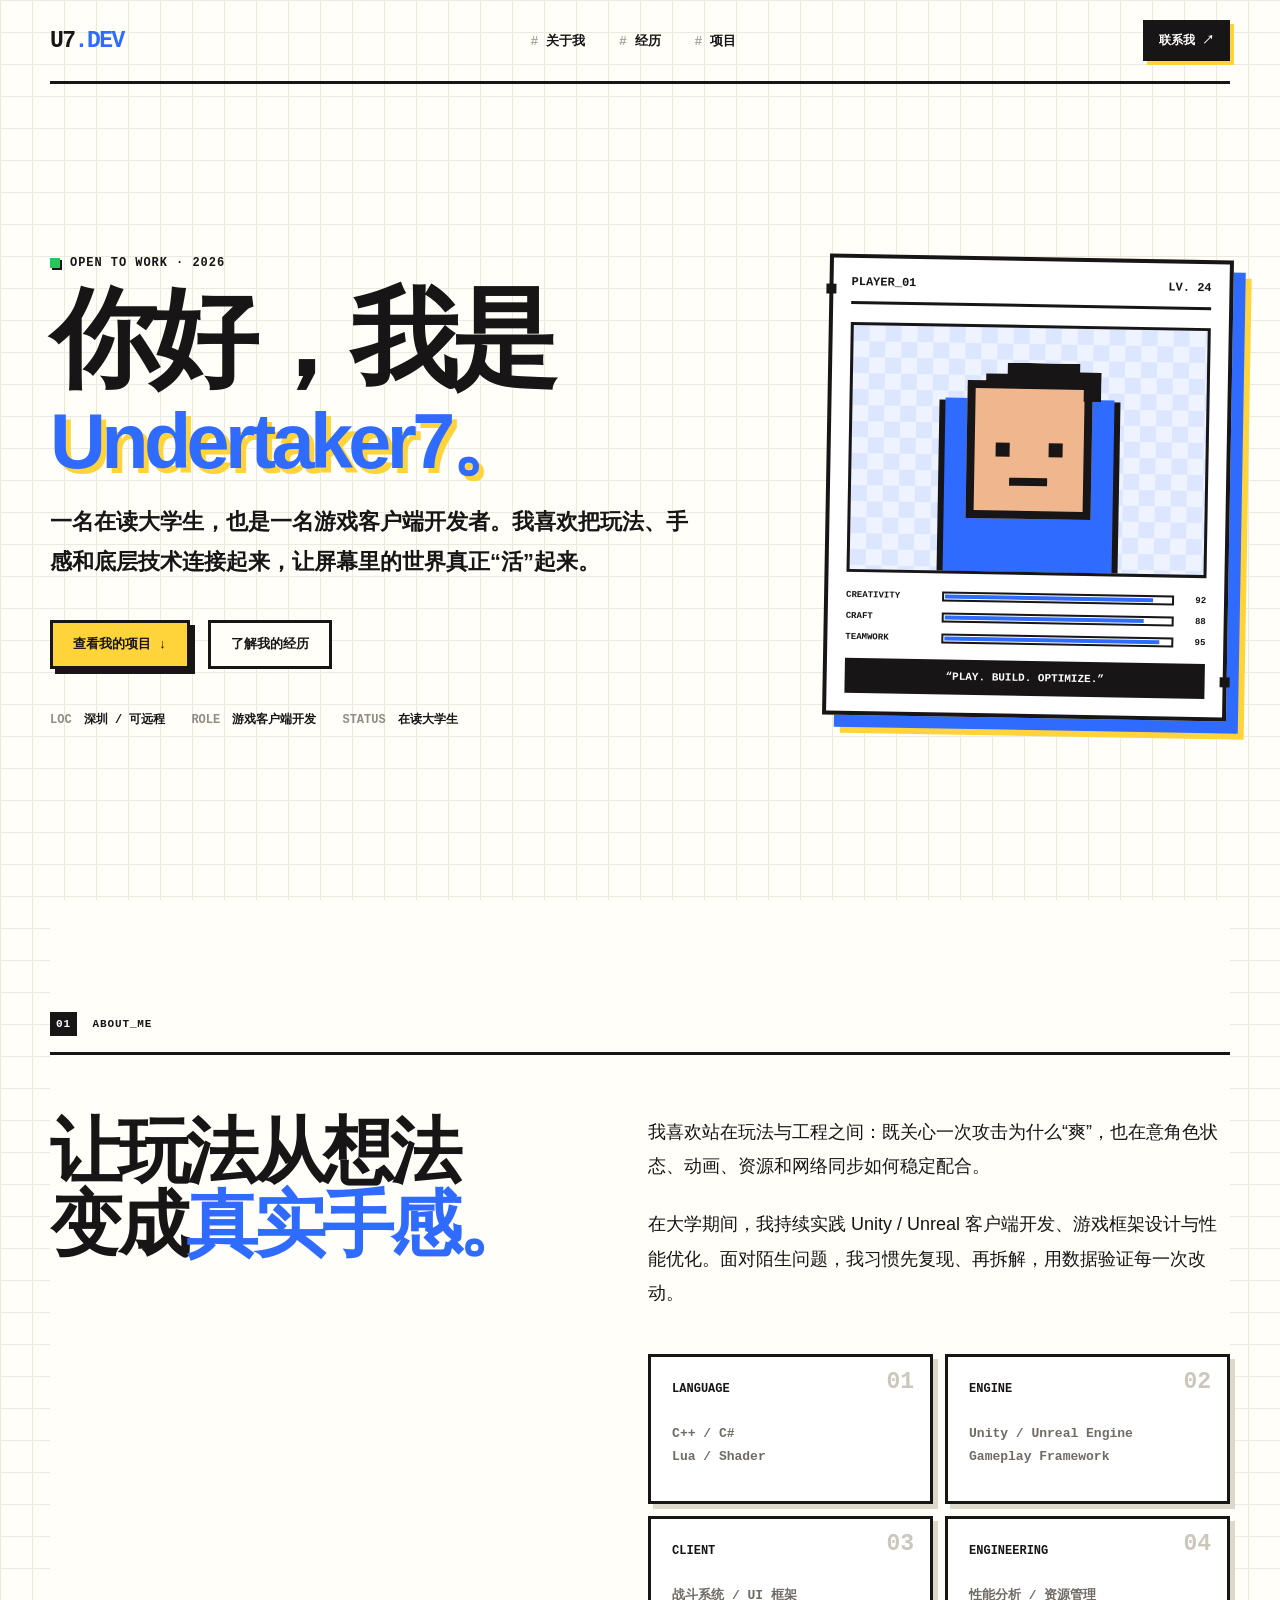
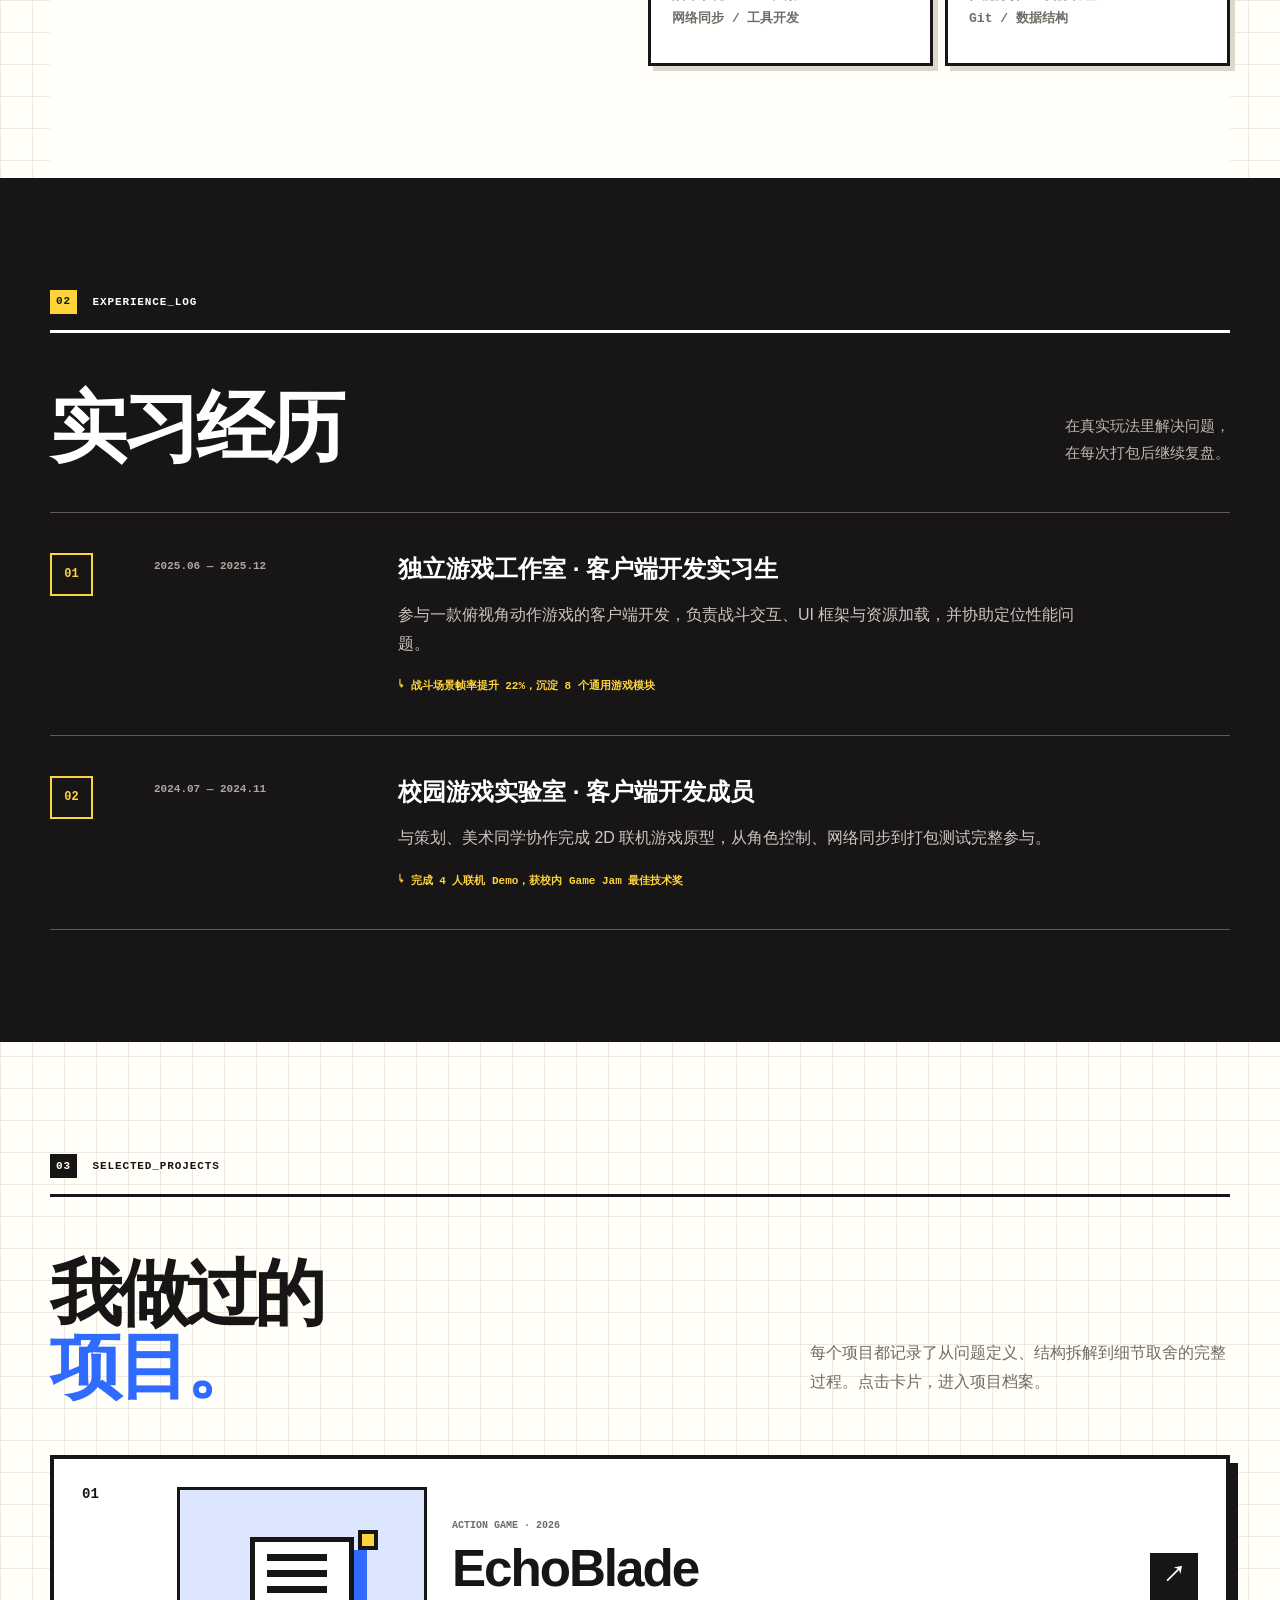
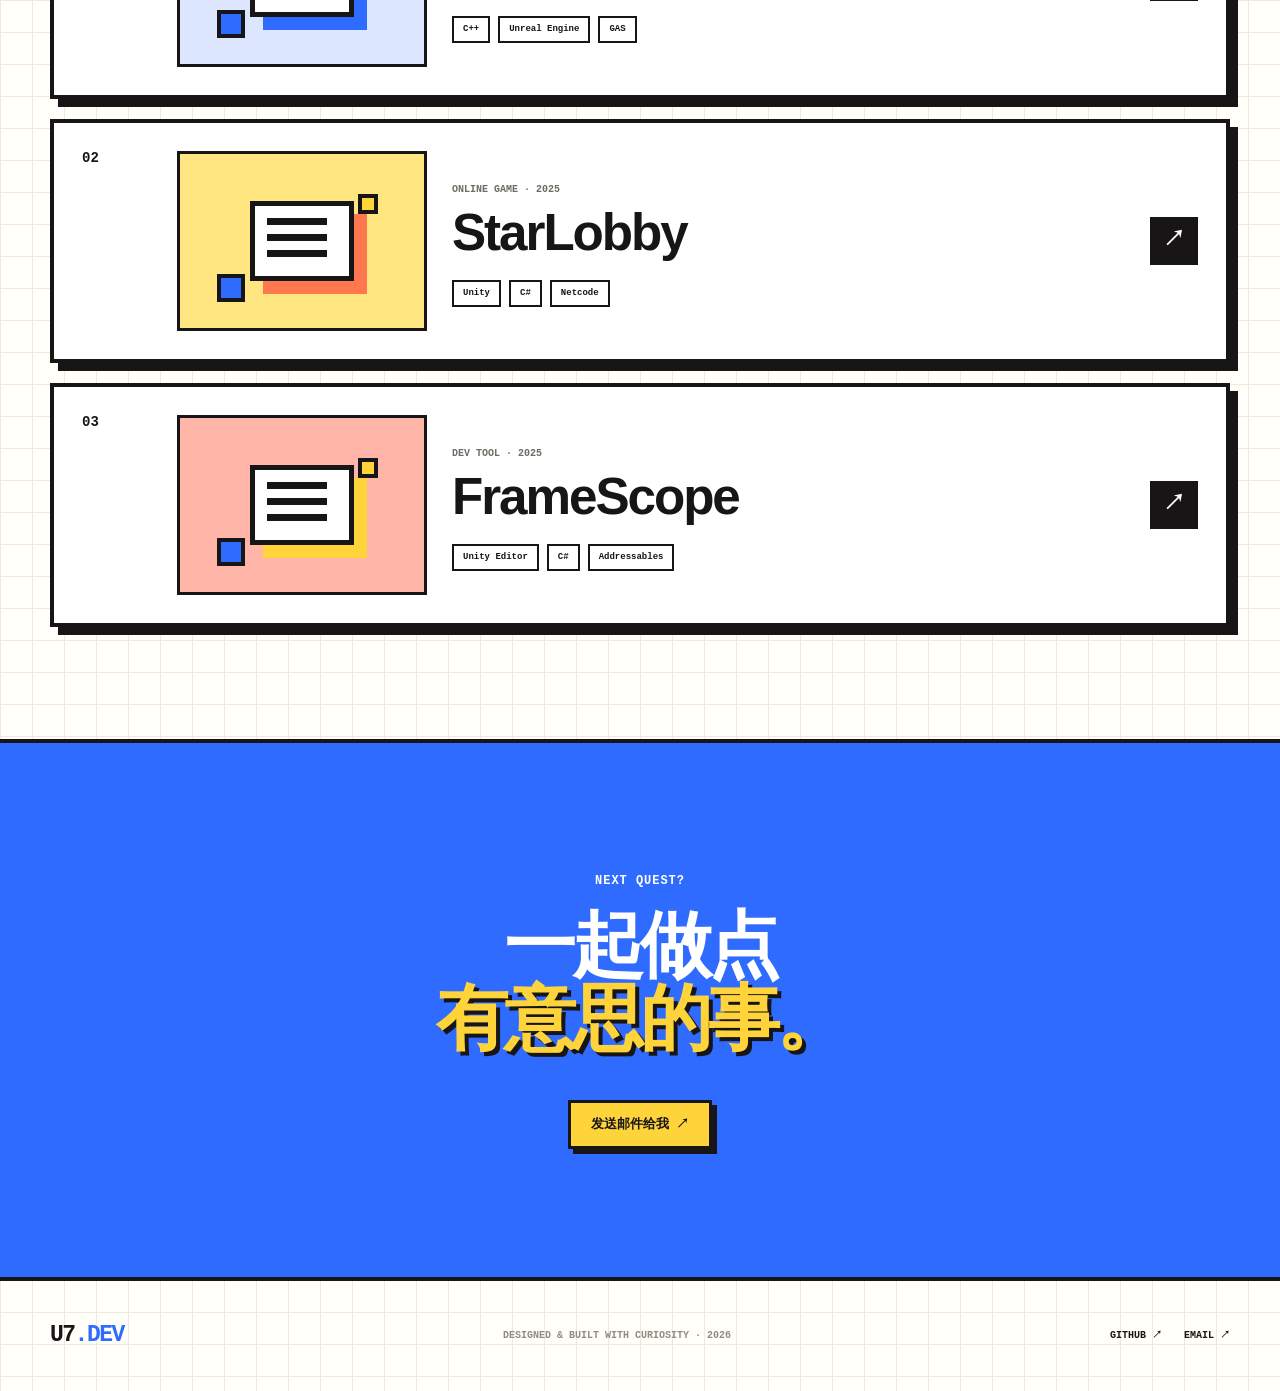
==== index.html @ ebde6781 "Add files via upload" ====
<!doctype html>
<html lang="zh-CN">
<head>
  <meta charset="utf-8">
  <meta name="viewport" content="width=device-width, initial-scale=1">
  <meta name="description" content="一名大学生游戏客户端开发者的个人作品集：战斗系统、联机玩法与性能优化实践。">
  <meta property="og:title" content="Undertaker7 · 游戏客户端开发">
  <meta property="og:description" content="一名大学生游戏客户端开发者的个人作品集：战斗系统、联机玩法与性能优化实践。">
  <meta property="og:type" content="website">
  <meta property="og:image" content="./assets/og.png">
  <meta name="twitter:card" content="summary_large_image">
  <title>Undertaker7 · 游戏客户端开发</title>
  <link rel="icon" href="./assets/favicon.svg">
  <link rel="stylesheet" href="./assets/styles.css">
</head>
<body>
<main>
  <nav class="pixel-nav" aria-label="主导航">
    <a class="logo" href="#top">U7<span>.DEV</span></a>
    <div class="nav-links"><a href="#about">关于我</a><a href="#experience">经历</a><a href="#projects">项目</a></div>
    <a class="nav-cta" href="mailto:hello@example.com">联系我 ↗</a>
  </nav>

  <section class="hero" id="top">
    <div class="hero-copy">
      <p class="eyebrow"><span class="status-dot"></span> OPEN TO WORK · 2026</p>
      <h1>你好，我是<br><span>Undertaker7。</span></h1>
      <p class="hero-intro">一名在读大学生，也是一名游戏客户端开发者。我喜欢把玩法、手感和底层技术连接起来，让屏幕里的世界真正“活”起来。</p>
      <div class="hero-actions"><a class="pixel-button primary" href="#projects">查看我的项目 ↓</a><a class="pixel-button secondary" href="#experience">了解我的经历</a></div>
      <ul class="quick-facts" aria-label="个人信息"><li><span>LOC</span> 深圳 / 可远程</li><li><span>ROLE</span> 游戏客户端开发</li><li><span>STATUS</span> 在读大学生</li></ul>
    </div>
    <div class="pixel-card" aria-label="像素风开发者名片">
      <div class="card-top"><span>PLAYER_01</span><span>LV. 24</span></div>
      <div class="avatar-frame" aria-hidden="true"><div class="pixel-avatar"><i></i><b></b><em></em></div></div>
      <div class="stat"><span>CREATIVITY</span><b><i style="width:92%"></i></b><strong>92</strong></div>
      <div class="stat"><span>CRAFT</span><b><i style="width:88%"></i></b><strong>88</strong></div>
      <div class="stat"><span>TEAMWORK</span><b><i style="width:95%"></i></b><strong>95</strong></div>
      <p class="card-quote">“PLAY. BUILD. OPTIMIZE.”</p>
    </div>
  </section>

  <section class="section about-section" id="about">
    <div class="section-label"><span>01</span> ABOUT_ME</div>
    <div class="about-grid">
      <div><h2>让玩法从想法<br>变成<span>真实手感。</span></h2></div>
      <div class="about-copy">
        <p>我喜欢站在玩法与工程之间：既关心一次攻击为什么“爽”，也在意角色状态、动画、资源和网络同步如何稳定配合。</p>
        <p>在大学期间，我持续实践 Unity / Unreal 客户端开发、游戏框架设计与性能优化。面对陌生问题，我习惯先复现、再拆解，用数据验证每一次改动。</p>
        <div class="skill-grid">
          <div><b>01</b><span>LANGUAGE</span><p>C++ / C#<br>Lua / Shader</p></div>
          <div><b>02</b><span>ENGINE</span><p>Unity / Unreal Engine<br>Gameplay Framework</p></div>
          <div><b>03</b><span>CLIENT</span><p>战斗系统 / UI 框架<br>网络同步 / 工具开发</p></div>
          <div><b>04</b><span>ENGINEERING</span><p>性能分析 / 资源管理<br>Git / 数据结构</p></div>
        </div>
      </div>
    </div>
  </section>

  <section class="section experience-section" id="experience">
    <div class="section-label light"><span>02</span> EXPERIENCE_LOG</div>
    <div class="experience-head"><h2>实习经历</h2><p>在真实玩法里解决问题，<br>在每次打包后继续复盘。</p></div>
    <div class="timeline">
      <article class="timeline-item">
        <div class="timeline-index">01</div><div class="timeline-period">2025.06 — 2025.12</div>
        <div><h3>独立游戏工作室 · 客户端开发实习生</h3><p>参与一款俯视角动作游戏的客户端开发，负责战斗交互、UI 框架与资源加载，并协助定位性能问题。</p><strong>↳ 战斗场景帧率提升 22%，沉淀 8 个通用游戏模块</strong></div>
      </article>
      <article class="timeline-item">
        <div class="timeline-index">02</div><div class="timeline-period">2024.07 — 2024.11</div>
        <div><h3>校园游戏实验室 · 客户端开发成员</h3><p>与策划、美术同学协作完成 2D 联机游戏原型，从角色控制、网络同步到打包测试完整参与。</p><strong>↳ 完成 4 人联机 Demo，获校内 Game Jam 最佳技术奖</strong></div>
      </article></div>
  </section>

  <section class="section projects-section" id="projects">
    <div class="section-label"><span>03</span> SELECTED_PROJECTS</div>
    <div class="projects-head"><h2>我做过的<br><span>项目。</span></h2><p>每个项目都记录了从问题定义、结构拆解到细节取舍的完整过程。点击卡片，进入项目档案。</p></div>
    <div class="project-list">
      <a class="project-tile color-blue" href="./projects/echo-blade/">
        <div class="project-number">01</div>
        <div class="project-pixel-art" aria-hidden="true"><i></i><b></b><em></em><span></span></div>
        <div class="project-content"><p>ACTION GAME · 2026</p><h3>EchoBlade</h3><div class="project-tags"><span>C++</span><span>Unreal Engine</span><span>GAS</span></div></div>
        <div class="project-arrow">↗</div>
      </a>
      <a class="project-tile color-yellow" href="./projects/star-lobby/">
        <div class="project-number">02</div>
        <div class="project-pixel-art" aria-hidden="true"><i></i><b></b><em></em><span></span></div>
        <div class="project-content"><p>ONLINE GAME · 2025</p><h3>StarLobby</h3><div class="project-tags"><span>Unity</span><span>C#</span><span>Netcode</span></div></div>
        <div class="project-arrow">↗</div>
      </a>
      <a class="project-tile color-coral" href="./projects/frame-scope/">
        <div class="project-number">03</div>
        <div class="project-pixel-art" aria-hidden="true"><i></i><b></b><em></em><span></span></div>
        <div class="project-content"><p>DEV TOOL · 2025</p><h3>FrameScope</h3><div class="project-tags"><span>Unity Editor</span><span>C#</span><span>Addressables</span></div></div>
        <div class="project-arrow">↗</div>
      </a></div>
  </section>

  <section class="contact-section"><p class="eyebrow">NEXT QUEST?</p><h2>一起做点<br><span>有意思的事。</span></h2><a class="pixel-button primary" href="mailto:hello@example.com">发送邮件给我 ↗</a></section>
  <footer><a class="logo" href="#top">U7<span>.DEV</span></a><p>DESIGNED &amp; BUILT WITH CURIOSITY · 2026</p><div><a href="https://github.com/" rel="noreferrer">GITHUB ↗</a><a href="mailto:hello@example.com">EMAIL ↗</a></div></footer>
</main>
</body>
</html>
---- assets/styles.css ----
:root {
  --font-mono: "Courier New", monospace;
  --ink: #171515;
  --muted: #706b64;
  --paper: #fffef9;
  --yellow: #ffd43b;
  --blue: #2f6bff;
  --line: #171515;
}

* { box-sizing: border-box; }
html { scroll-behavior: smooth; }
body {
  margin: 0;
  color: var(--ink);
  background-color: var(--paper);
  background-image: linear-gradient(#ece9df 1px, transparent 1px), linear-gradient(90deg, #ece9df 1px, transparent 1px);
  background-size: 32px 32px;
  font-family: Arial, "Microsoft YaHei", sans-serif;
}
a { color: inherit; text-decoration: none; }
main { min-height: 100vh; overflow: hidden; }
.pixel-nav {
  width: min(1180px, calc(100% - 48px));
  height: 84px;
  margin: 0 auto;
  display: flex;
  align-items: center;
  justify-content: space-between;
  border-bottom: 3px solid var(--ink);
  font-family: var(--font-mono), monospace;
  font-weight: 800;
}
.logo { font-size: 23px; letter-spacing: -1.5px; }
.logo span { color: var(--blue); }
.nav-links { display: flex; gap: 34px; font-size: 13px; }
.nav-links a::before { content: "# "; color: #aaa49b; }
.nav-links a:hover { color: var(--blue); }
.nav-cta { background: var(--ink); color: white; padding: 12px 16px; box-shadow: 4px 4px 0 var(--yellow); font-size: 12px; }

.hero {
  width: min(1180px, calc(100% - 48px));
  min-height: calc(100vh - 84px);
  margin: 0 auto;
  padding: 72px 0 82px;
  display: grid;
  grid-template-columns: 1.25fr .75fr;
  gap: 8vw;
  align-items: center;
}
.eyebrow { font: 800 12px/1 var(--font-mono), monospace; letter-spacing: .08em; display: flex; align-items: center; gap: 10px; }
.status-dot { width: 10px; height: 10px; background: #26c75a; display: inline-block; box-shadow: 2px 2px 0 var(--ink); animation: blink 1.4s steps(2) infinite; }
@keyframes blink { 50% { opacity: .25; } }
h1 { margin: 24px 0; font: 900 clamp(58px, 8.4vw, 116px)/.86 Arial, sans-serif; letter-spacing: -.075em; }
h1 span { color: var(--blue); text-shadow: 5px 5px 0 var(--yellow); }
.hero-copy h1 span { font-size: .72em; letter-spacing: -.06em; }
.hero-intro { max-width: 650px; font-size: clamp(17px, 1.7vw, 22px); line-height: 1.85; font-weight: 600; }
.hero-actions { display: flex; flex-wrap: wrap; gap: 18px; margin: 38px 0 42px; }
.pixel-button { padding: 15px 20px; border: 3px solid var(--ink); font: 800 13px/1 var(--font-mono), monospace; transition: transform .15s, box-shadow .15s; }
.pixel-button:hover { transform: translate(-2px, -2px); }
.pixel-button.primary { background: var(--yellow); box-shadow: 5px 5px 0 var(--ink); }
.pixel-button.primary:hover { box-shadow: 7px 7px 0 var(--ink); }
.pixel-button.secondary { background: var(--paper); }
.quick-facts { display: flex; flex-wrap: wrap; gap: 26px; padding: 0; margin: 0; list-style: none; font: 700 12px/1.5 var(--font-mono), monospace; }
.quick-facts span { color: #918b82; margin-right: 5px; }

.pixel-card { position: relative; background: white; border: 4px solid var(--ink); padding: 18px; box-shadow: 12px 12px 0 var(--blue), 18px 18px 0 var(--yellow); transform: rotate(1deg); }
.pixel-card::before, .pixel-card::after { content: ""; position: absolute; width: 10px; height: 10px; background: var(--ink); }
.pixel-card::before { left: -7px; top: 26px; }
.pixel-card::after { right: -7px; bottom: 30px; }
.card-top { display: flex; justify-content: space-between; padding-bottom: 13px; border-bottom: 3px solid var(--ink); font: 800 12px/1 var(--font-mono), monospace; }
.avatar-frame { height: 250px; margin: 18px 0; background: #dce7ff; border: 3px solid var(--ink); display: grid; place-items: center; overflow: hidden; background-image: linear-gradient(45deg, rgba(255,255,255,.5) 25%, transparent 25%, transparent 75%, rgba(255,255,255,.5) 75%), linear-gradient(45deg, rgba(255,255,255,.5) 25%, transparent 25%, transparent 75%, rgba(255,255,255,.5) 75%); background-position: 0 0, 16px 16px; background-size: 32px 32px; }
.pixel-avatar { position: relative; width: 125px; height: 138px; background: #f0b78e; border: 8px solid var(--ink); box-shadow: 0 40px 0 22px var(--blue), 0 48px 0 28px var(--ink); }
.pixel-avatar::before { content: ""; position: absolute; left: -8px; top: -26px; width: 134px; height: 51px; background: var(--ink); clip-path: polygon(0 50%, 14% 50%, 14% 22%, 30% 22%, 30% 0, 84% 0, 84% 17%, 100% 17%, 100% 74%, 87% 74%, 87% 48%, 0 48%); }
.pixel-avatar i, .pixel-avatar b { position: absolute; top: 54px; width: 14px; height: 14px; background: var(--ink); }
.pixel-avatar i { left: 21px; }.pixel-avatar b { right: 21px; }
.pixel-avatar em { position: absolute; width: 38px; height: 8px; background: var(--ink); left: 35px; bottom: 25px; }
.stat { display: grid; grid-template-columns: 88px 1fr 24px; align-items: center; gap: 8px; margin: 11px 0; font: 800 9px/1 var(--font-mono), monospace; }
.stat > b { height: 10px; border: 2px solid var(--ink); padding: 1px; }
.stat > b i { display: block; height: 100%; background: var(--blue); }
.stat strong { text-align: right; }
.card-quote { margin: 16px 0 0; padding: 12px; text-align: center; color: white; background: var(--ink); font: 800 11px/1 var(--font-mono), monospace; }

@media (max-width: 820px) {
  .nav-links { display: none; }
  .hero { grid-template-columns: 1fr; gap: 64px; padding-top: 54px; }
  .pixel-card { width: min(420px, calc(100% - 20px)); margin: 0 auto 30px; }
  .quick-facts { flex-direction: column; gap: 8px; }
}
@media (max-width: 520px) {
  .pixel-nav, .hero { width: min(100% - 30px, 1180px); }
  .pixel-nav { height: 70px; }
  .nav-cta { padding: 10px; font-size: 10px; }
  .hero { min-height: calc(100vh - 70px); padding-top: 46px; }
  h1 { font-size: 58px; }
  .hero-intro { font-size: 16px; }
  .hero-actions { display: grid; }
  .pixel-button { text-align: center; }
}

.section { width: min(1180px, calc(100% - 48px)); margin: 0 auto; padding: 112px 0; scroll-margin-top: 30px; }
.section-label { padding-bottom: 16px; border-bottom: 3px solid var(--ink); font: 800 11px/1 var(--font-mono), monospace; letter-spacing: .08em; }
.section-label span { display: inline-grid; place-items: center; width: 27px; height: 24px; margin-right: 8px; color: white; background: var(--ink); }
.section-label.light { border-color: white; }
.section-label.light span { color: var(--ink); background: var(--yellow); }

.about-section { background: var(--paper); }
.about-grid { display: grid; grid-template-columns: .92fr 1.08fr; gap: 8vw; padding-top: 60px; }
.about-grid h2, .projects-head h2, .contact-section h2 { margin: 0; font: 900 clamp(43px, 5.6vw, 76px)/1.02 Arial, sans-serif; letter-spacing: -.055em; }
.about-grid h2 span, .projects-head h2 span { color: var(--blue); }
.about-copy > p { margin: 0 0 24px; font-size: 18px; line-height: 1.9; }
.skill-grid { display: grid; grid-template-columns: repeat(2, 1fr); gap: 12px; margin-top: 44px; }
.skill-grid > div { position: relative; min-height: 150px; padding: 21px; border: 3px solid var(--ink); background: white; box-shadow: 5px 5px 0 #ddd8cc; }
.skill-grid b { position: absolute; right: 16px; top: 14px; color: #ccc7bd; font: 900 23px/1 var(--font-mono), monospace; }
.skill-grid span { font: 900 12px/1 var(--font-mono), monospace; }
.skill-grid p { margin: 27px 0 0; color: var(--muted); font: 700 13px/1.75 var(--font-mono), monospace; }

.experience-section { width: 100%; max-width: none; padding: 112px max(24px, calc((100vw - 1180px) / 2)); color: white; background: var(--ink); }
.experience-head { display: flex; align-items: end; justify-content: space-between; padding: 56px 0 46px; }
.experience-head h2 { margin: 0; font: 900 clamp(50px, 6vw, 82px)/1 Arial, sans-serif; letter-spacing: -.055em; }
.experience-head > p { margin: 0; color: #bcb7ae; font-size: 15px; line-height: 1.8; }
.timeline { border-top: 1px solid #5e5a55; }
.timeline-item { display: grid; grid-template-columns: 80px 220px 1fr; gap: 24px; padding: 40px 0; border-bottom: 1px solid #5e5a55; }
.timeline-index { width: 43px; height: 43px; display: grid; place-items: center; border: 2px solid var(--yellow); color: var(--yellow); font: 800 12px/1 var(--font-mono), monospace; }
.timeline-period { padding-top: 5px; color: #aca7a0; font: 700 11px/1.5 var(--font-mono), monospace; }
.timeline-item h3 { margin: 0 0 16px; font-size: 24px; }
.timeline-item p { max-width: 680px; margin: 0 0 17px; color: #cbc7c0; line-height: 1.8; }
.timeline-item strong { color: var(--yellow); font: 700 11px/1.5 var(--font-mono), monospace; }

.projects-head { display: flex; align-items: end; justify-content: space-between; padding: 60px 0 52px; }
.projects-head p { max-width: 420px; margin: 0 0 7px; color: var(--muted); font-size: 16px; line-height: 1.8; }
.project-list { display: grid; gap: 20px; }
.project-tile { min-height: 244px; display: grid; grid-template-columns: 70px 250px 1fr 70px; align-items: center; gap: 25px; padding: 28px; border: 4px solid var(--ink); background: white; box-shadow: 8px 8px 0 var(--ink); transition: transform .18s, box-shadow .18s; }
.project-tile:hover { transform: translate(-4px, -4px); box-shadow: 12px 12px 0 var(--ink); }
.project-number { align-self: start; font: 900 14px/1 var(--font-mono), monospace; }
.project-pixel-art, .detail-pixel-art { position: relative; min-height: 180px; border: 3px solid var(--ink); overflow: hidden; background: #dce7ff; }
.color-yellow .project-pixel-art, .project-theme-yellow .detail-pixel-art { background: #ffe681; }
.color-coral .project-pixel-art, .project-theme-coral .detail-pixel-art { background: #ffb6a9; }
.project-pixel-art::before, .detail-pixel-art::before { content: ""; position: absolute; width: 94px; height: 70px; left: 50%; top: 50%; transform: translate(-50%, -50%); background: white; border: 5px solid var(--ink); box-shadow: 13px 13px 0 var(--blue); }
.color-yellow .project-pixel-art::before, .project-theme-yellow .detail-pixel-art::before { box-shadow: 13px 13px 0 #ff774f; }
.color-coral .project-pixel-art::before, .project-theme-coral .detail-pixel-art::before { box-shadow: 13px 13px 0 var(--yellow); }
.project-pixel-art i, .detail-pixel-art i { position: absolute; z-index: 1; left: calc(50% - 35px); top: calc(50% - 23px); width: 60px; height: 7px; background: var(--ink); box-shadow: 0 16px 0 var(--ink), 0 32px 0 var(--ink); }
.project-pixel-art b, .detail-pixel-art b { position: absolute; z-index: 2; right: 19%; top: 23%; width: 20px; height: 20px; background: var(--yellow); border: 4px solid var(--ink); }
.project-pixel-art em, .detail-pixel-art em { position: absolute; left: 15%; bottom: 15%; width: 28px; height: 28px; background: var(--blue); border: 4px solid var(--ink); }
.project-content > p { color: var(--muted); font: 800 10px/1 var(--font-mono), monospace; }
.project-content h3 { margin: 12px 0 22px; font: 900 clamp(33px, 4vw, 55px)/1 Arial, sans-serif; letter-spacing: -.04em; }
.project-tags { display: flex; flex-wrap: wrap; gap: 8px; }
.project-tags span, .detail-tags span { padding: 7px 9px; border: 2px solid var(--ink); font: 800 9px/1 var(--font-mono), monospace; }
.project-arrow { justify-self: end; display: grid; place-items: center; width: 48px; height: 48px; background: var(--ink); color: white; font: 800 22px/1 var(--font-mono), monospace; }

.contact-section { width: 100%; padding: 120px 24px 128px; text-align: center; background: var(--blue); color: white; border-top: 4px solid var(--ink); border-bottom: 4px solid var(--ink); }
.contact-section .eyebrow { justify-content: center; }
.contact-section h2 { margin: 22px auto 44px; }
.contact-section h2 span { color: var(--yellow); text-shadow: 4px 4px 0 var(--ink); }
.contact-section .pixel-button { display: inline-block; color: var(--ink); }
footer { width: min(1180px, calc(100% - 48px)); min-height: 110px; margin: 0 auto; display: flex; align-items: center; justify-content: space-between; gap: 25px; font: 800 10px/1.5 var(--font-mono), monospace; }
footer > p { color: #918b82; }
footer > div { display: flex; gap: 22px; }

/* Project detail pages */
.project-page { background: var(--paper); }
.detail-nav { height: 74px; }
.back-link { font-size: 11px; }
.project-hero { width: min(1180px, calc(100% - 48px)); margin: 0 auto; padding: 72px 0 84px; }
.project-kicker, .mini-label { margin: 0; font: 900 10px/1 var(--font-mono), monospace; letter-spacing: .12em; }
.project-kicker { display: inline-block; padding: 9px 11px; background: var(--ink); color: white; }
.project-title-row { display: grid; grid-template-columns: 1fr 350px; gap: 8vw; align-items: end; margin: 52px 0 38px; }
.project-title-row p { font: 800 11px/1 var(--font-mono), monospace; color: var(--muted); }
.project-title-row h1 { margin: 15px 0 13px; font-size: clamp(65px, 9vw, 120px); line-height: .9; }
.project-title-row h2 { margin: 0; font-size: clamp(21px, 2.7vw, 36px); }
.detail-pixel-art { height: 244px; }
.detail-tags { display: flex; flex-wrap: wrap; gap: 10px; }
.project-summary, .project-structure, .design-decisions { padding: 110px max(24px, calc((100vw - 1180px) / 2)); }
.project-summary { display: grid; grid-template-columns: .65fr 1.35fr; gap: 7vw; color: white; background: var(--ink); }
.project-summary h2, .detail-section-head h2 { margin: 18px 0 0; font: 900 clamp(45px, 5.8vw, 76px)/1 Arial, sans-serif; letter-spacing: -.055em; }
.summary-copy .lead { margin: 0 0 52px; color: white; font-size: clamp(22px, 2.5vw, 32px); line-height: 1.65; font-weight: 700; }
.challenge-grid { display: grid; grid-template-columns: repeat(2, 1fr); gap: 50px; }
.challenge-grid span { color: var(--yellow); font: 900 10px/1 var(--font-mono), monospace; }
.challenge-grid p { color: #cac5bd; line-height: 1.8; }
.metric-strip { display: grid; grid-template-columns: repeat(3, 1fr); border-top: 4px solid var(--ink); border-bottom: 4px solid var(--ink); }
.metric-strip div { min-height: 180px; display: flex; flex-direction: column; justify-content: center; align-items: center; border-right: 3px solid var(--ink); }
.metric-strip div:last-child { border-right: 0; }
.metric-strip strong { font: 900 clamp(42px, 5vw, 68px)/1 Arial, sans-serif; letter-spacing: -.04em; }
.project-theme-blue .metric-strip strong { color: var(--blue); }
.project-theme-yellow .metric-strip strong { color: #ce9100; }
.project-theme-coral .metric-strip strong { color: #e2533c; }
.metric-strip span { margin-top: 12px; color: var(--muted); font: 800 10px/1 var(--font-mono), monospace; }
.detail-section-head { display: grid; grid-template-columns: 1fr 1fr; align-items: end; margin-bottom: 56px; }
.detail-section-head .mini-label { grid-column: 1 / -1; margin-bottom: 16px; }
.detail-section-head p:last-child { max-width: 400px; justify-self: end; margin: 0 0 7px; color: var(--muted); line-height: 1.8; }
.structure-grid { display: grid; grid-template-columns: repeat(2, 1fr); gap: 18px; }
.structure-grid article { position: relative; min-height: 230px; padding: 34px; border: 3px solid var(--ink); background: white; box-shadow: 6px 6px 0 #d8d3c9; }
.structure-grid article > span { position: absolute; right: 25px; top: 24px; color: #ccc6bb; font: 900 31px/1 var(--font-mono), monospace; }
.structure-grid h3 { margin: 58px 0 16px; font-size: 24px; }
.structure-grid p { max-width: 470px; margin: 0; color: var(--muted); line-height: 1.8; }
.design-decisions { background: #ece9e1; border-top: 3px solid var(--ink); }
.decision-list { border-top: 3px solid var(--ink); }
.decision-list article { display: grid; grid-template-columns: 80px 1fr 220px; gap: 30px; padding: 40px 0; border-bottom: 3px solid var(--ink); align-items: start; }
.decision-number { display: grid; place-items: center; width: 48px; height: 48px; color: white; background: var(--blue); border: 3px solid var(--ink); box-shadow: 4px 4px 0 var(--yellow); font: 900 14px/1 var(--font-mono), monospace; }
.project-theme-yellow .decision-number { background: var(--yellow); color: var(--ink); box-shadow: 4px 4px 0 #ff7758; }
.project-theme-coral .decision-number { background: #ff8069; box-shadow: 4px 4px 0 var(--blue); }
.decision-list h3 { margin: 5px 0 13px; font-size: 24px; }
.decision-list article p { max-width: 650px; margin: 0; color: var(--muted); line-height: 1.8; }
.decision-list aside { padding: 12px; border-left: 4px solid var(--blue); background: white; font: 800 10px/1.6 var(--font-mono), monospace; }
.next-project { padding: 92px max(24px, calc((100vw - 1180px) / 2)); background: var(--blue); color: white; }
.project-theme-yellow .next-project { background: #e5a400; color: var(--ink); }
.project-theme-coral .next-project { background: #e95e48; }
.next-project > p { font: 900 10px/1 var(--font-mono), monospace; }
.next-project a { display: grid; grid-template-columns: 160px 1fr 80px; align-items: center; gap: 30px; margin-top: 36px; padding-top: 35px; border-top: 3px solid currentColor; }
.next-project a > span { font: 800 11px/1 var(--font-mono), monospace; }
.next-project a strong { font: 900 clamp(49px, 7vw, 90px)/1 Arial, sans-serif; letter-spacing: -.055em; }
.next-project a b { font-size: 48px; text-align: right; transition: transform .18s; }
.next-project a:hover b { transform: translateX(8px); }
.detail-footer { min-height: 92px; }

@media (max-width: 900px) {
  .about-grid, .project-summary { grid-template-columns: 1fr; }
  .about-grid { gap: 45px; }
  .project-tile { grid-template-columns: 45px 190px 1fr 45px; }
  .project-title-row { grid-template-columns: 1fr 260px; }
  .timeline-item { grid-template-columns: 60px 170px 1fr; }
}
@media (max-width: 720px) {
  .section { width: min(100% - 30px, 1180px); padding: 84px 0; }
  .experience-section, .project-summary, .project-structure, .design-decisions { width: 100%; padding: 84px 15px; }
  .projects-head, .experience-head { align-items: start; flex-direction: column; gap: 30px; }
  .skill-grid, .structure-grid, .challenge-grid { grid-template-columns: 1fr; }
  .timeline-item { grid-template-columns: 55px 1fr; }
  .timeline-period { grid-column: 2; }
  .timeline-item > div:last-child { grid-column: 2; }
  .project-tile { grid-template-columns: 40px 1fr 45px; gap: 15px; padding: 20px; }
  .project-pixel-art { grid-column: 2 / 4; grid-row: 1; }
  .project-number { grid-row: 1; }
  .project-content { grid-column: 1 / 3; padding: 12px 0; }
  .project-arrow { grid-column: 3; grid-row: 2; }
  .project-title-row { grid-template-columns: 1fr; margin-top: 40px; }
  .project-title-row .detail-pixel-art { grid-row: 1; }
  .project-title-row h1 { font-size: 62px; }
  .metric-strip { grid-template-columns: 1fr; }
  .metric-strip div { min-height: 135px; border-right: 0; border-bottom: 3px solid var(--ink); }
  .metric-strip div:last-child { border-bottom: 0; }
  .detail-section-head { grid-template-columns: 1fr; gap: 20px; }
  .detail-section-head .mini-label { grid-column: 1; }
  .detail-section-head p:last-child { justify-self: start; }
  .decision-list article { grid-template-columns: 60px 1fr; }
  .decision-list aside { grid-column: 2; }
  .next-project a { grid-template-columns: 1fr 60px; }
  .next-project a > span { grid-column: 1 / -1; }
  footer { padding: 25px 0; flex-direction: column; text-align: center; }
}
@media (prefers-reduced-motion: reduce) {
  html { scroll-behavior: auto; }
  *, *::before, *::after { animation-duration: .01ms !important; animation-iteration-count: 1 !important; transition-duration: .01ms !important; }
}
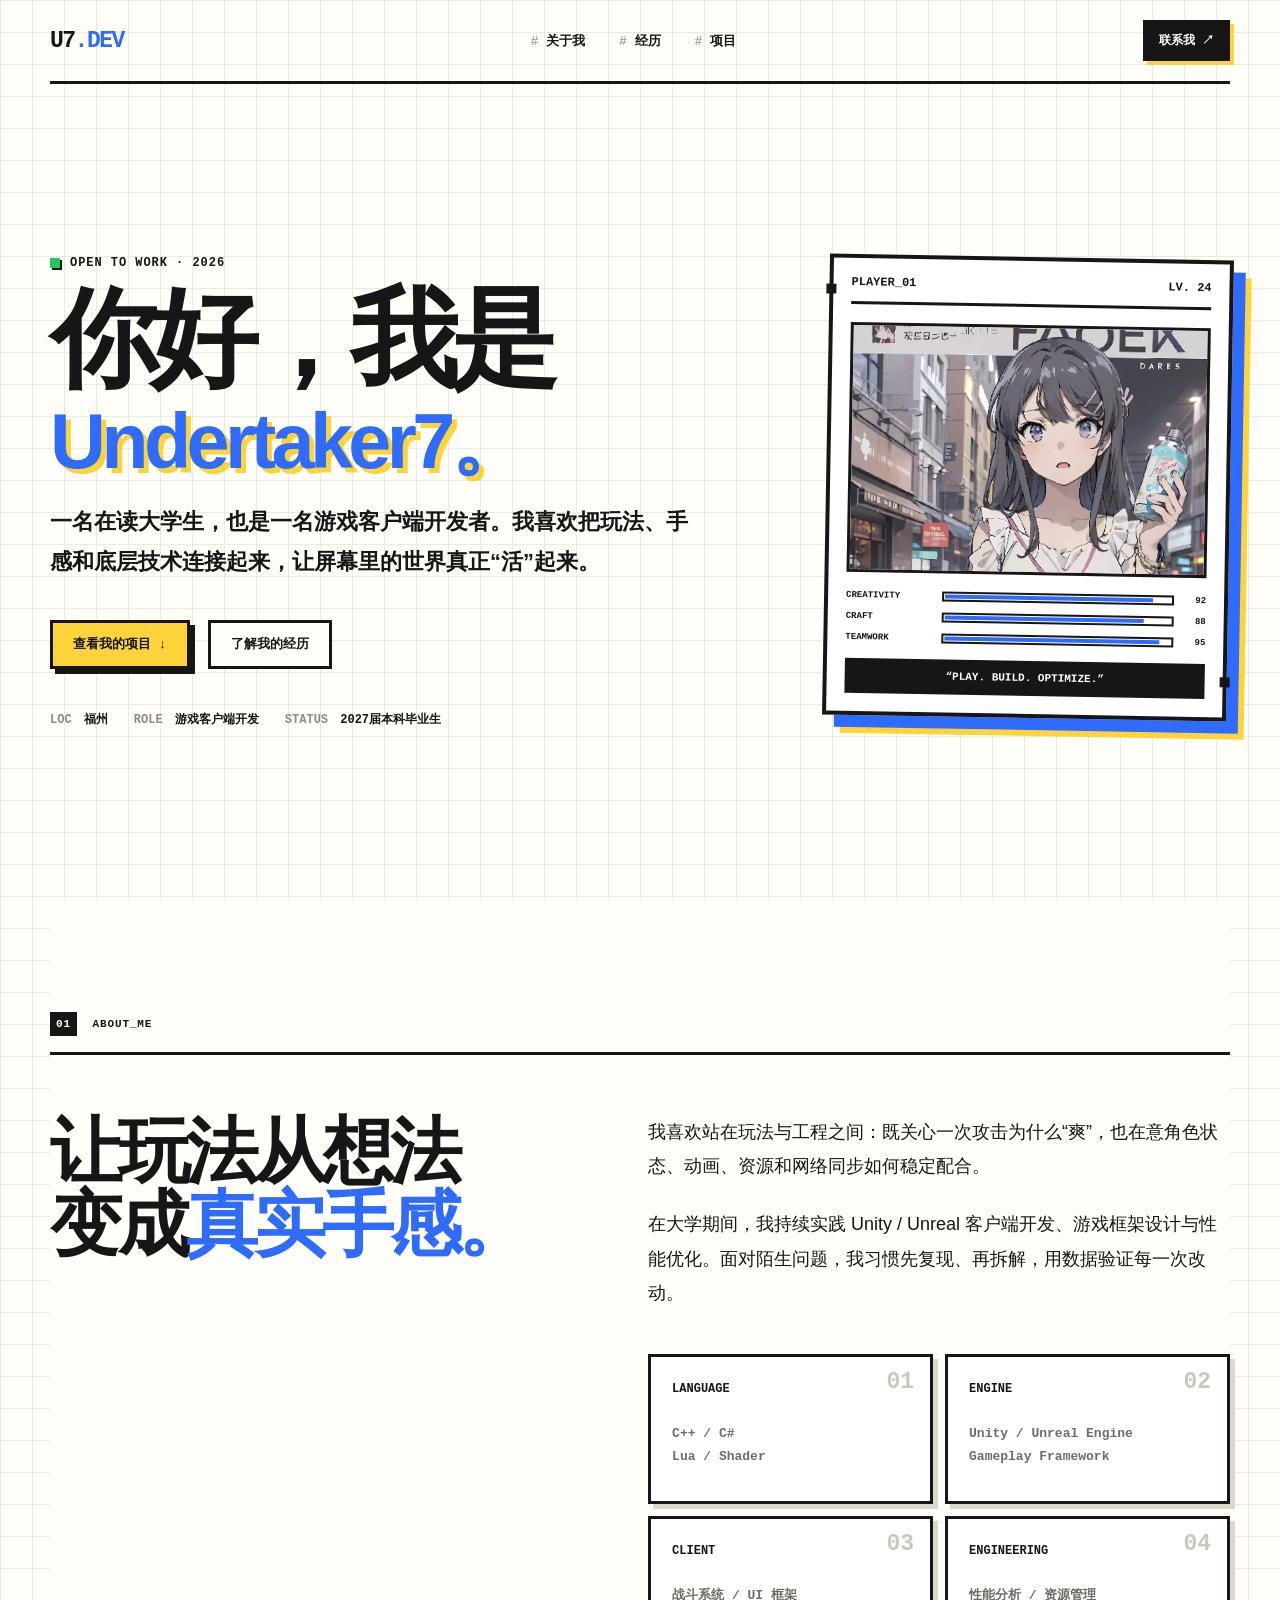
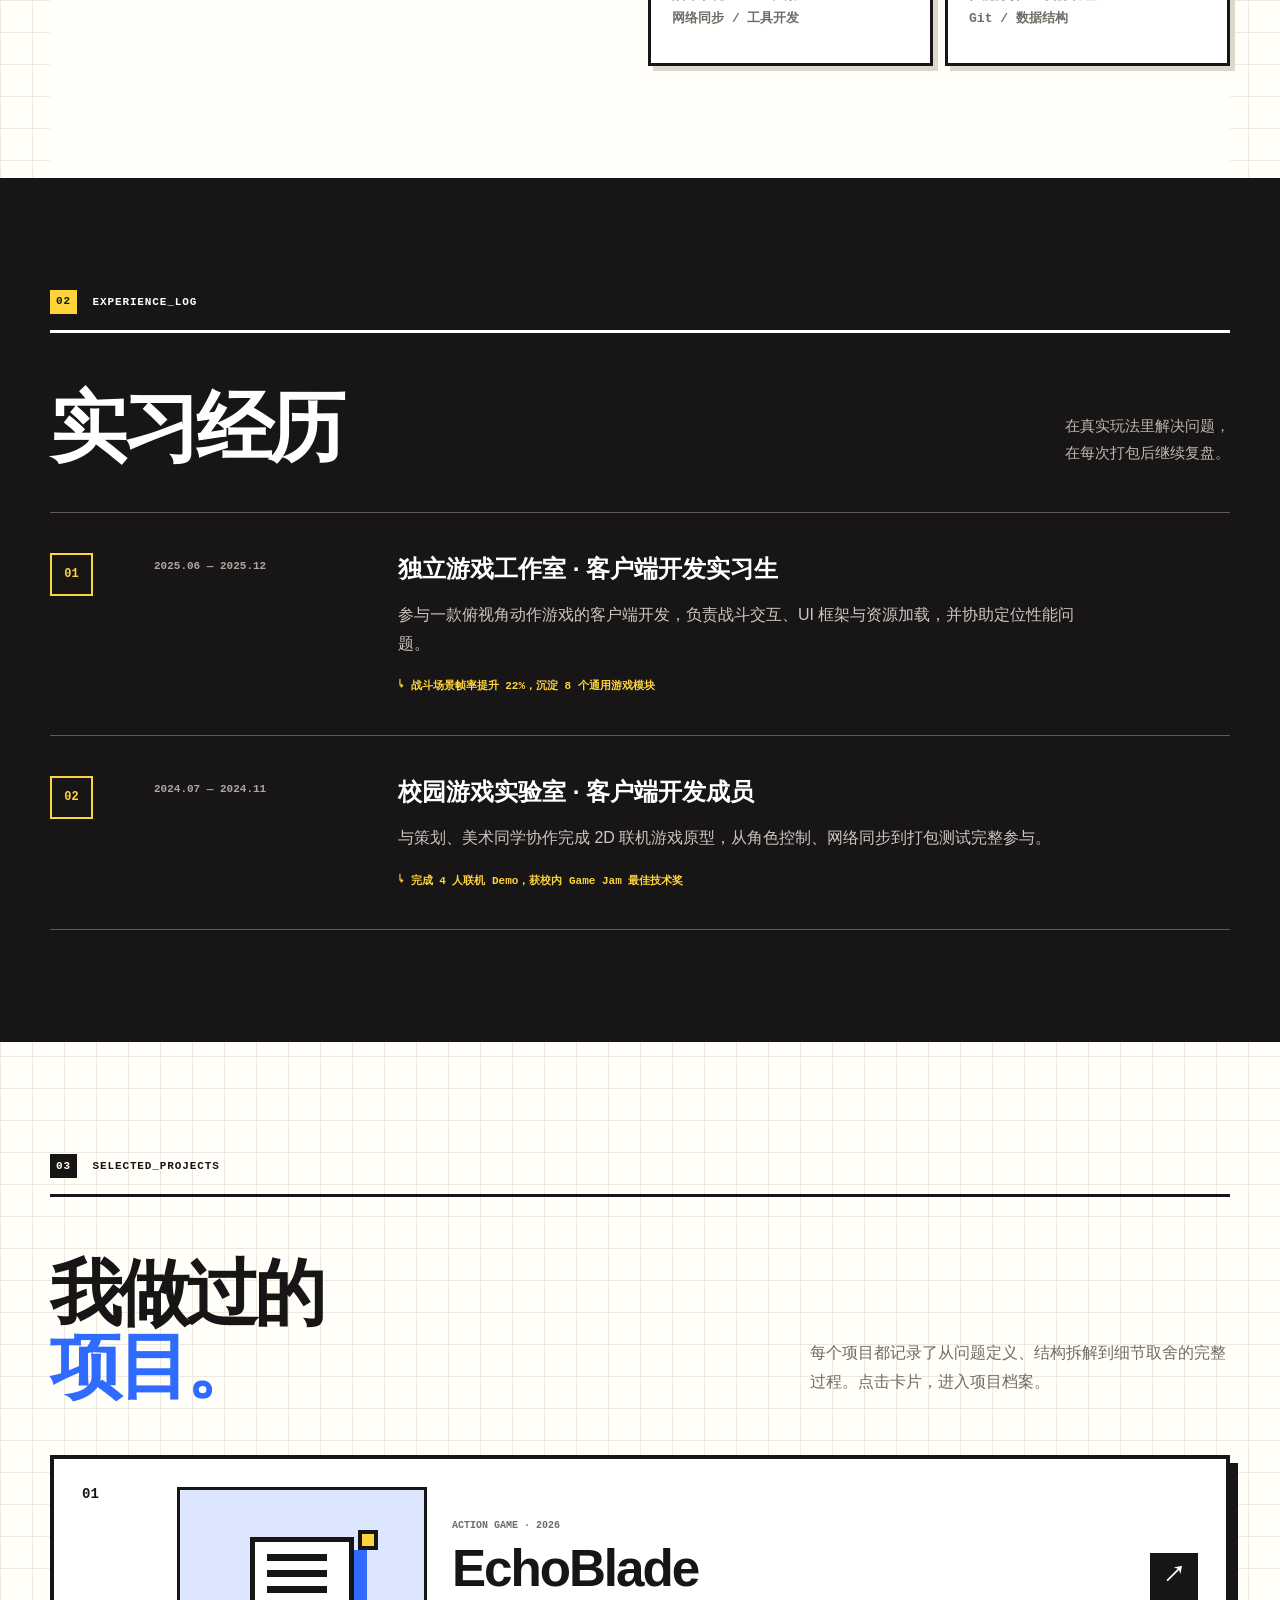
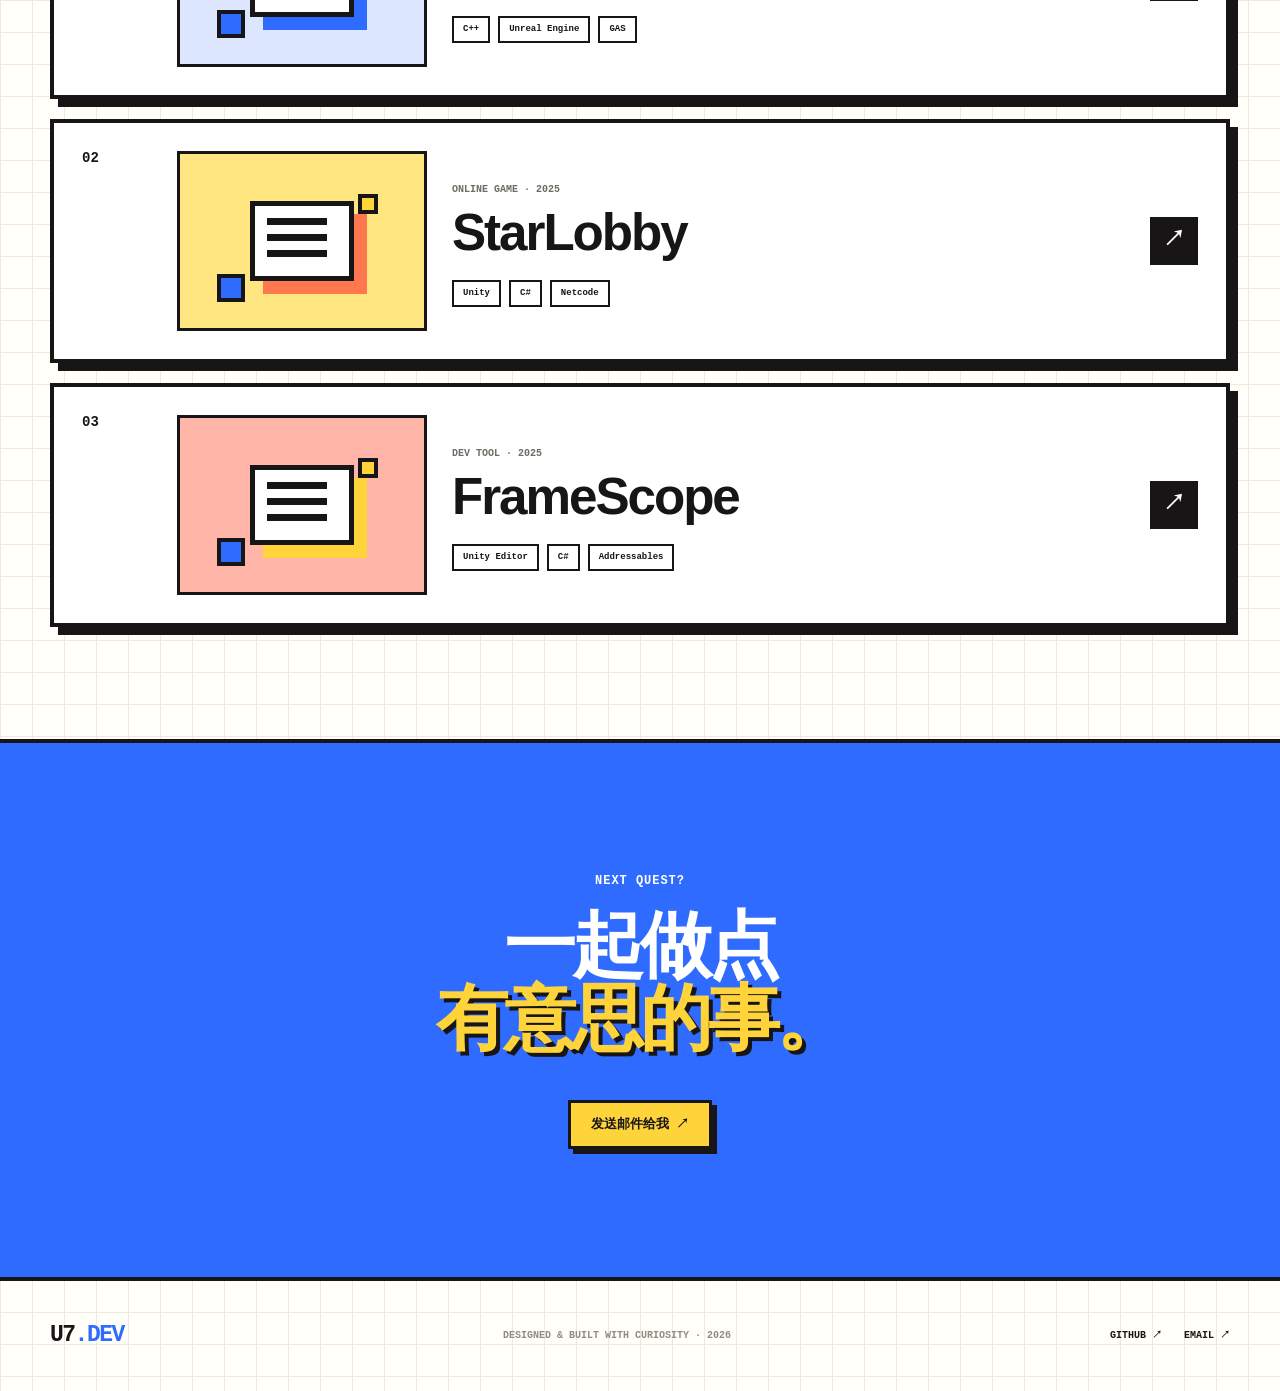
==== commit 5afe41f5: "Update profile location status and avatar" ====
--- a/index.html
+++ b/index.html
@@ -27,11 +27,11 @@
       <h1>你好，我是<br><span>Undertaker7。</span></h1>
       <p class="hero-intro">一名在读大学生，也是一名游戏客户端开发者。我喜欢把玩法、手感和底层技术连接起来，让屏幕里的世界真正“活”起来。</p>
       <div class="hero-actions"><a class="pixel-button primary" href="#projects">查看我的项目 ↓</a><a class="pixel-button secondary" href="#experience">了解我的经历</a></div>
-      <ul class="quick-facts" aria-label="个人信息"><li><span>LOC</span> 深圳 / 可远程</li><li><span>ROLE</span> 游戏客户端开发</li><li><span>STATUS</span> 在读大学生</li></ul>
+      <ul class="quick-facts" aria-label="个人信息"><li><span>LOC</span> 福州</li><li><span>ROLE</span> 游戏客户端开发</li><li><span>STATUS</span> 2027届本科毕业生</li></ul>
     </div>
     <div class="pixel-card" aria-label="像素风开发者名片">
       <div class="card-top"><span>PLAYER_01</span><span>LV. 24</span></div>
-      <div class="avatar-frame" aria-hidden="true"><div class="pixel-avatar"><i></i><b></b><em></em></div></div>
+      <div class="avatar-frame"><img class="profile-avatar" src="./assets/avatar.jpg" alt="Undertaker7 的头像"></div>
       <div class="stat"><span>CREATIVITY</span><b><i style="width:92%"></i></b><strong>92</strong></div>
       <div class="stat"><span>CRAFT</span><b><i style="width:88%"></i></b><strong>88</strong></div>
       <div class="stat"><span>TEAMWORK</span><b><i style="width:95%"></i></b><strong>95</strong></div>
@@ -98,4 +98,4 @@
   <footer><a class="logo" href="#top">U7<span>.DEV</span></a><p>DESIGNED &amp; BUILT WITH CURIOSITY · 2026</p><div><a href="https://github.com/" rel="noreferrer">GITHUB ↗</a><a href="mailto:hello@example.com">EMAIL ↗</a></div></footer>
 </main>
 </body>
-</html>+</html>
--- a/assets/styles.css
+++ b/assets/styles.css
@@ -70,11 +70,7 @@
 .pixel-card::after { right: -7px; bottom: 30px; }
 .card-top { display: flex; justify-content: space-between; padding-bottom: 13px; border-bottom: 3px solid var(--ink); font: 800 12px/1 var(--font-mono), monospace; }
 .avatar-frame { height: 250px; margin: 18px 0; background: #dce7ff; border: 3px solid var(--ink); display: grid; place-items: center; overflow: hidden; background-image: linear-gradient(45deg, rgba(255,255,255,.5) 25%, transparent 25%, transparent 75%, rgba(255,255,255,.5) 75%), linear-gradient(45deg, rgba(255,255,255,.5) 25%, transparent 25%, transparent 75%, rgba(255,255,255,.5) 75%); background-position: 0 0, 16px 16px; background-size: 32px 32px; }
-.pixel-avatar { position: relative; width: 125px; height: 138px; background: #f0b78e; border: 8px solid var(--ink); box-shadow: 0 40px 0 22px var(--blue), 0 48px 0 28px var(--ink); }
-.pixel-avatar::before { content: ""; position: absolute; left: -8px; top: -26px; width: 134px; height: 51px; background: var(--ink); clip-path: polygon(0 50%, 14% 50%, 14% 22%, 30% 22%, 30% 0, 84% 0, 84% 17%, 100% 17%, 100% 74%, 87% 74%, 87% 48%, 0 48%); }
-.pixel-avatar i, .pixel-avatar b { position: absolute; top: 54px; width: 14px; height: 14px; background: var(--ink); }
-.pixel-avatar i { left: 21px; }.pixel-avatar b { right: 21px; }
-.pixel-avatar em { position: absolute; width: 38px; height: 8px; background: var(--ink); left: 35px; bottom: 25px; }
+.profile-avatar { display: block; width: 100%; height: 100%; object-fit: cover; object-position: center 24%; filter: saturate(.9) contrast(1.04); }
 .stat { display: grid; grid-template-columns: 88px 1fr 24px; align-items: center; gap: 8px; margin: 11px 0; font: 800 9px/1 var(--font-mono), monospace; }
 .stat > b { height: 10px; border: 2px solid var(--ink); padding: 1px; }
 .stat > b i { display: block; height: 100%; background: var(--blue); }
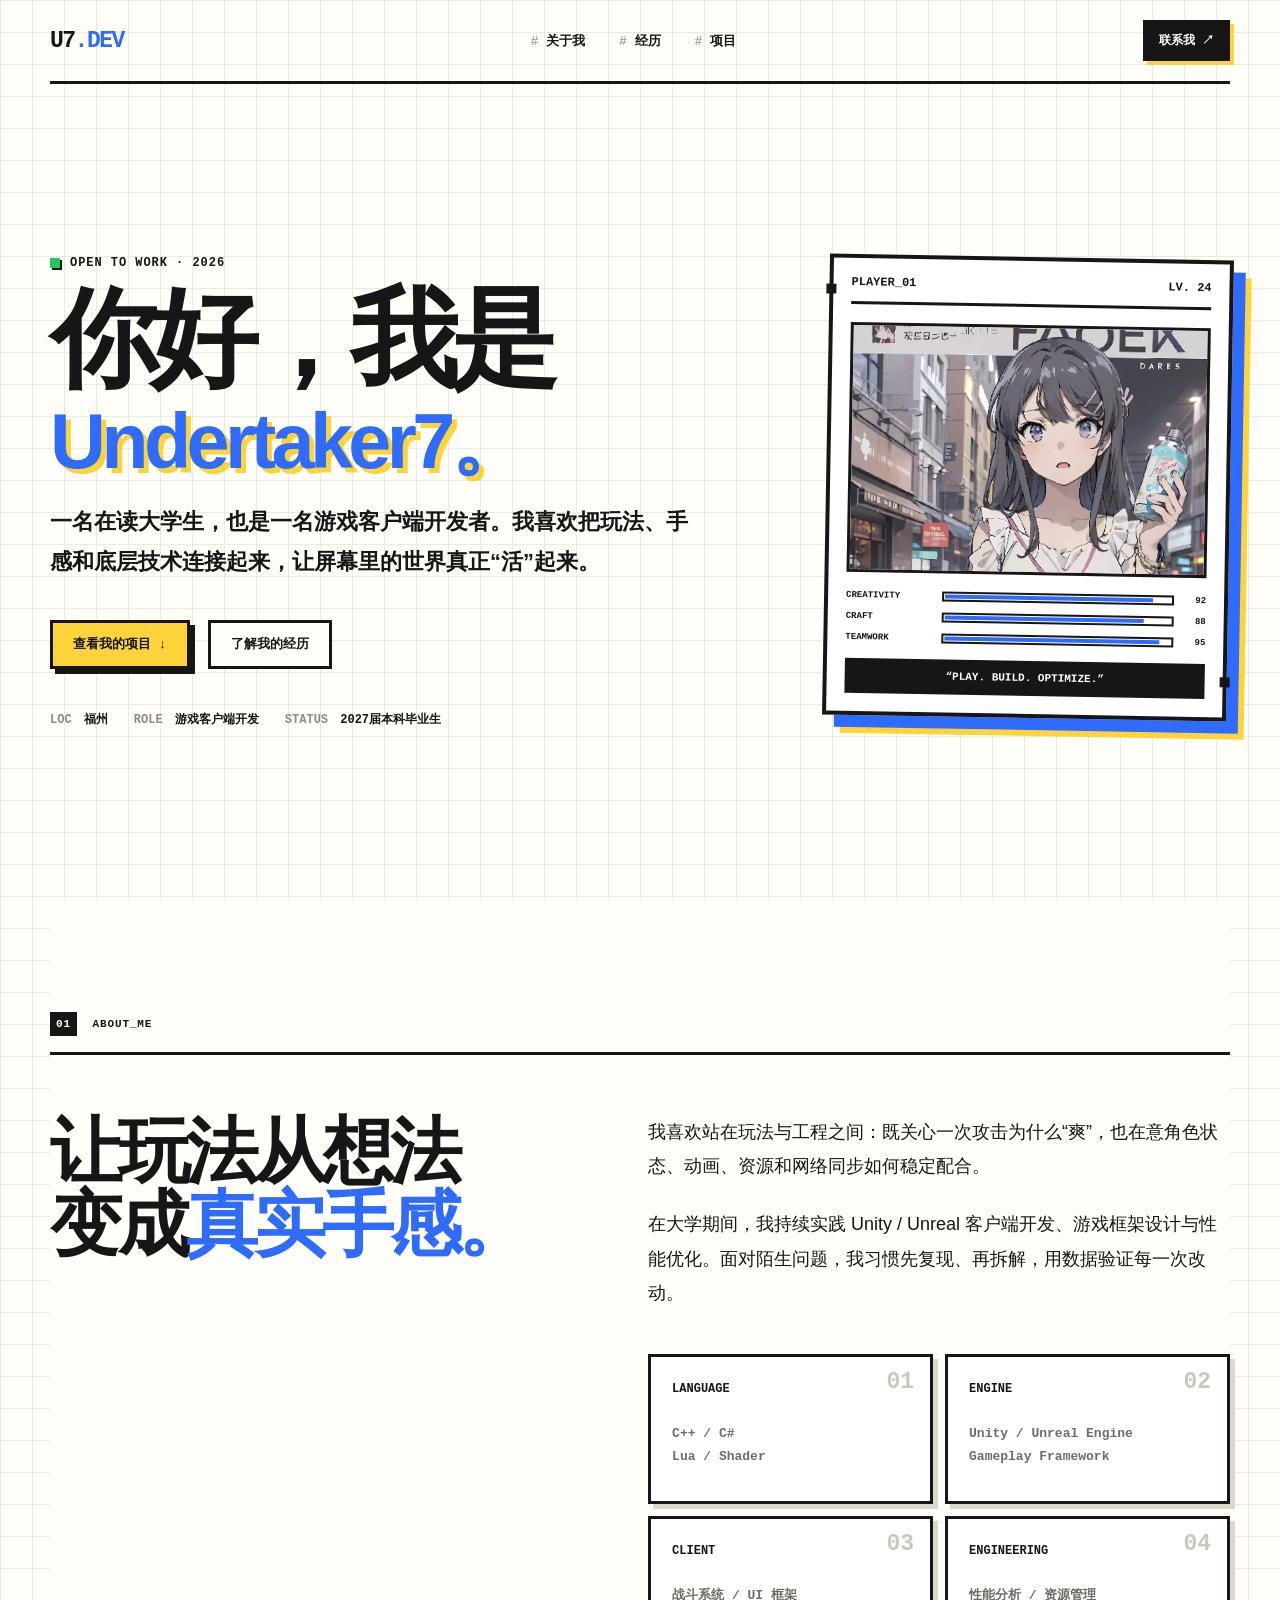
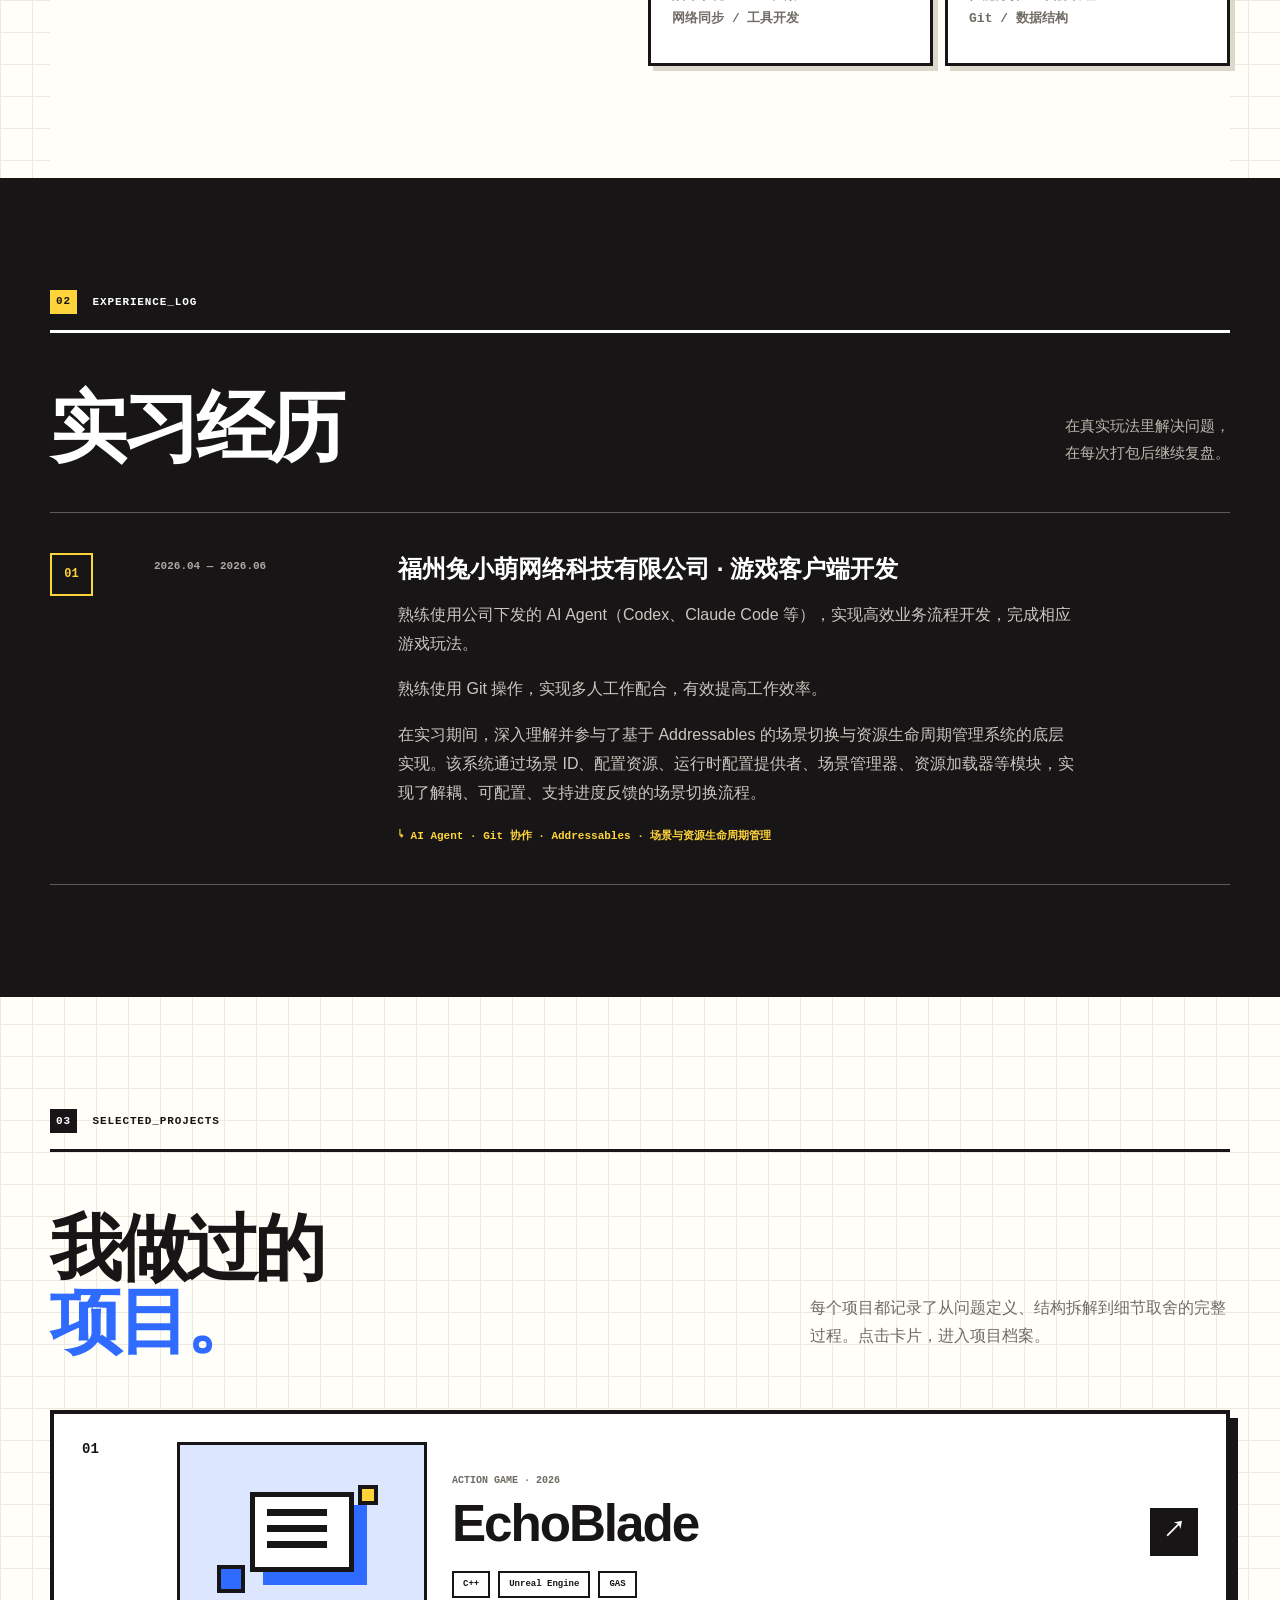
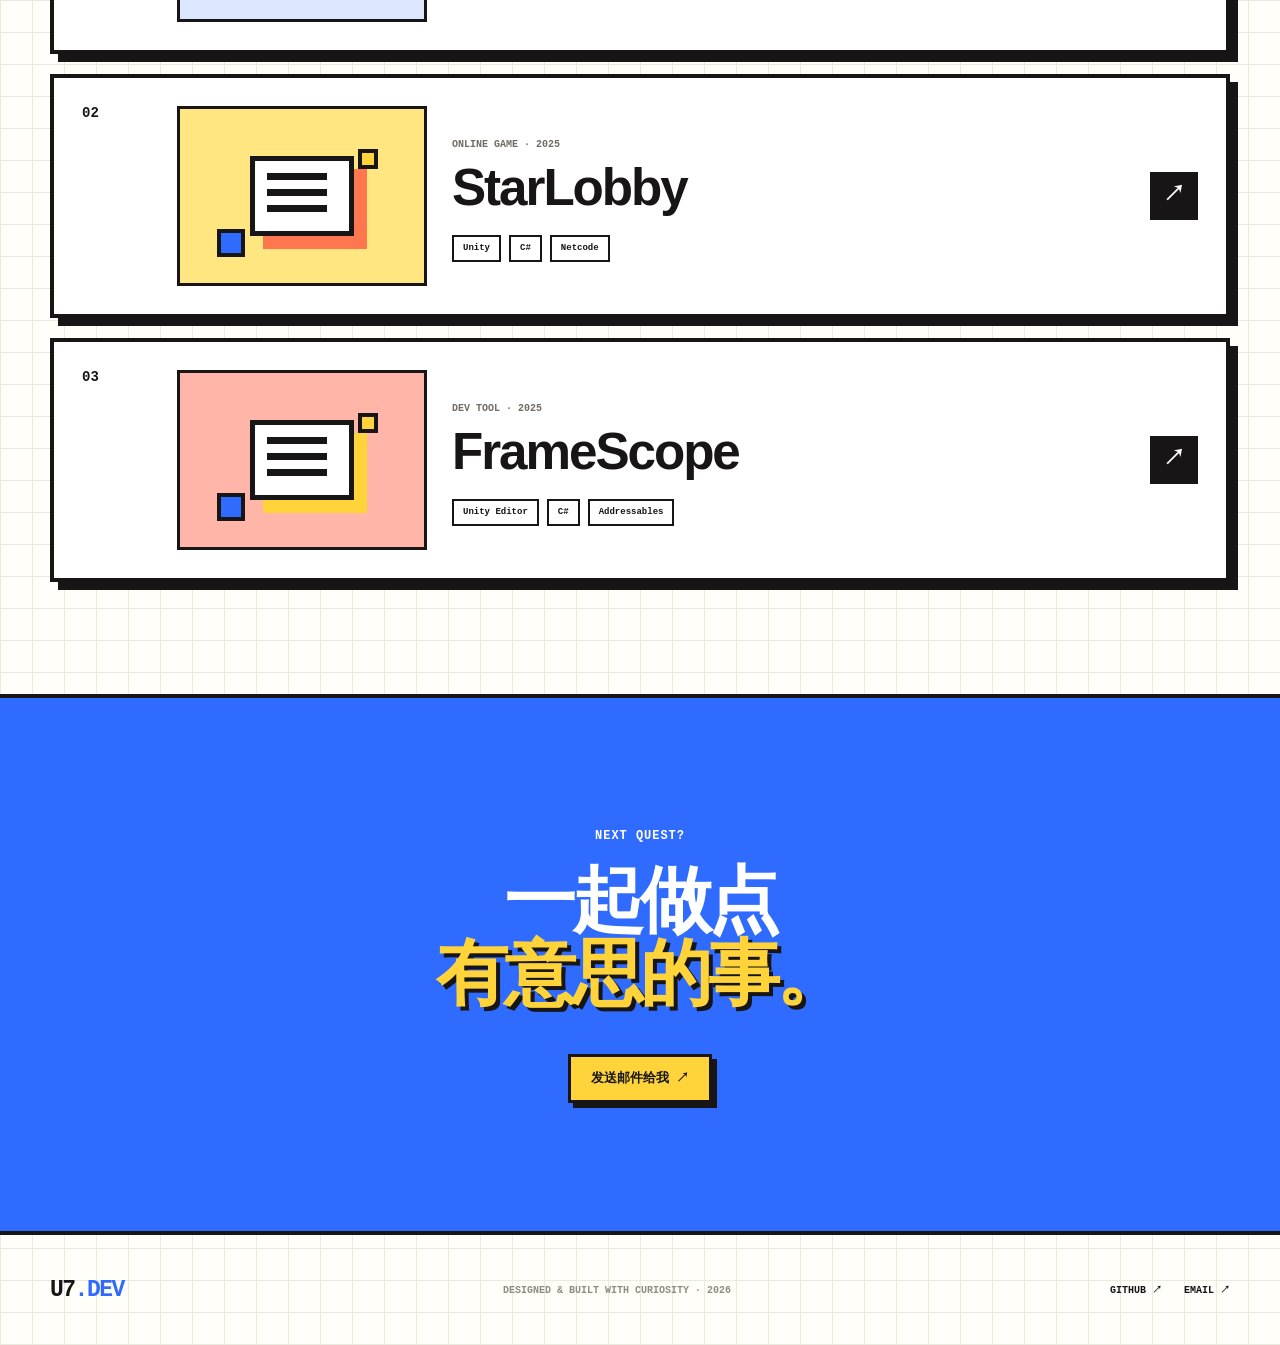
==== commit 57009db7: "Update internship experience" ====
--- a/index.html
+++ b/index.html
@@ -61,12 +61,8 @@
     <div class="experience-head"><h2>实习经历</h2><p>在真实玩法里解决问题，<br>在每次打包后继续复盘。</p></div>
     <div class="timeline">
       <article class="timeline-item">
-        <div class="timeline-index">01</div><div class="timeline-period">2025.06 — 2025.12</div>
-        <div><h3>独立游戏工作室 · 客户端开发实习生</h3><p>参与一款俯视角动作游戏的客户端开发，负责战斗交互、UI 框架与资源加载，并协助定位性能问题。</p><strong>↳ 战斗场景帧率提升 22%，沉淀 8 个通用游戏模块</strong></div>
-      </article>
-      <article class="timeline-item">
-        <div class="timeline-index">02</div><div class="timeline-period">2024.07 — 2024.11</div>
-        <div><h3>校园游戏实验室 · 客户端开发成员</h3><p>与策划、美术同学协作完成 2D 联机游戏原型，从角色控制、网络同步到打包测试完整参与。</p><strong>↳ 完成 4 人联机 Demo，获校内 Game Jam 最佳技术奖</strong></div>
+        <div class="timeline-index">01</div><div class="timeline-period">2026.04 — 2026.06</div>
+        <div><h3>福州兔小萌网络科技有限公司 · 游戏客户端开发</h3><p>熟练使用公司下发的 AI Agent（Codex、Claude Code 等），实现高效业务流程开发，完成相应游戏玩法。</p><p>熟练使用 Git 操作，实现多人工作配合，有效提高工作效率。</p><p>在实习期间，深入理解并参与了基于 Addressables 的场景切换与资源生命周期管理系统的底层实现。该系统通过场景 ID、配置资源、运行时配置提供者、场景管理器、资源加载器等模块，实现了解耦、可配置、支持进度反馈的场景切换流程。</p><strong>↳ AI Agent · Git 协作 · Addressables · 场景与资源生命周期管理</strong></div>
       </article></div>
   </section>
 
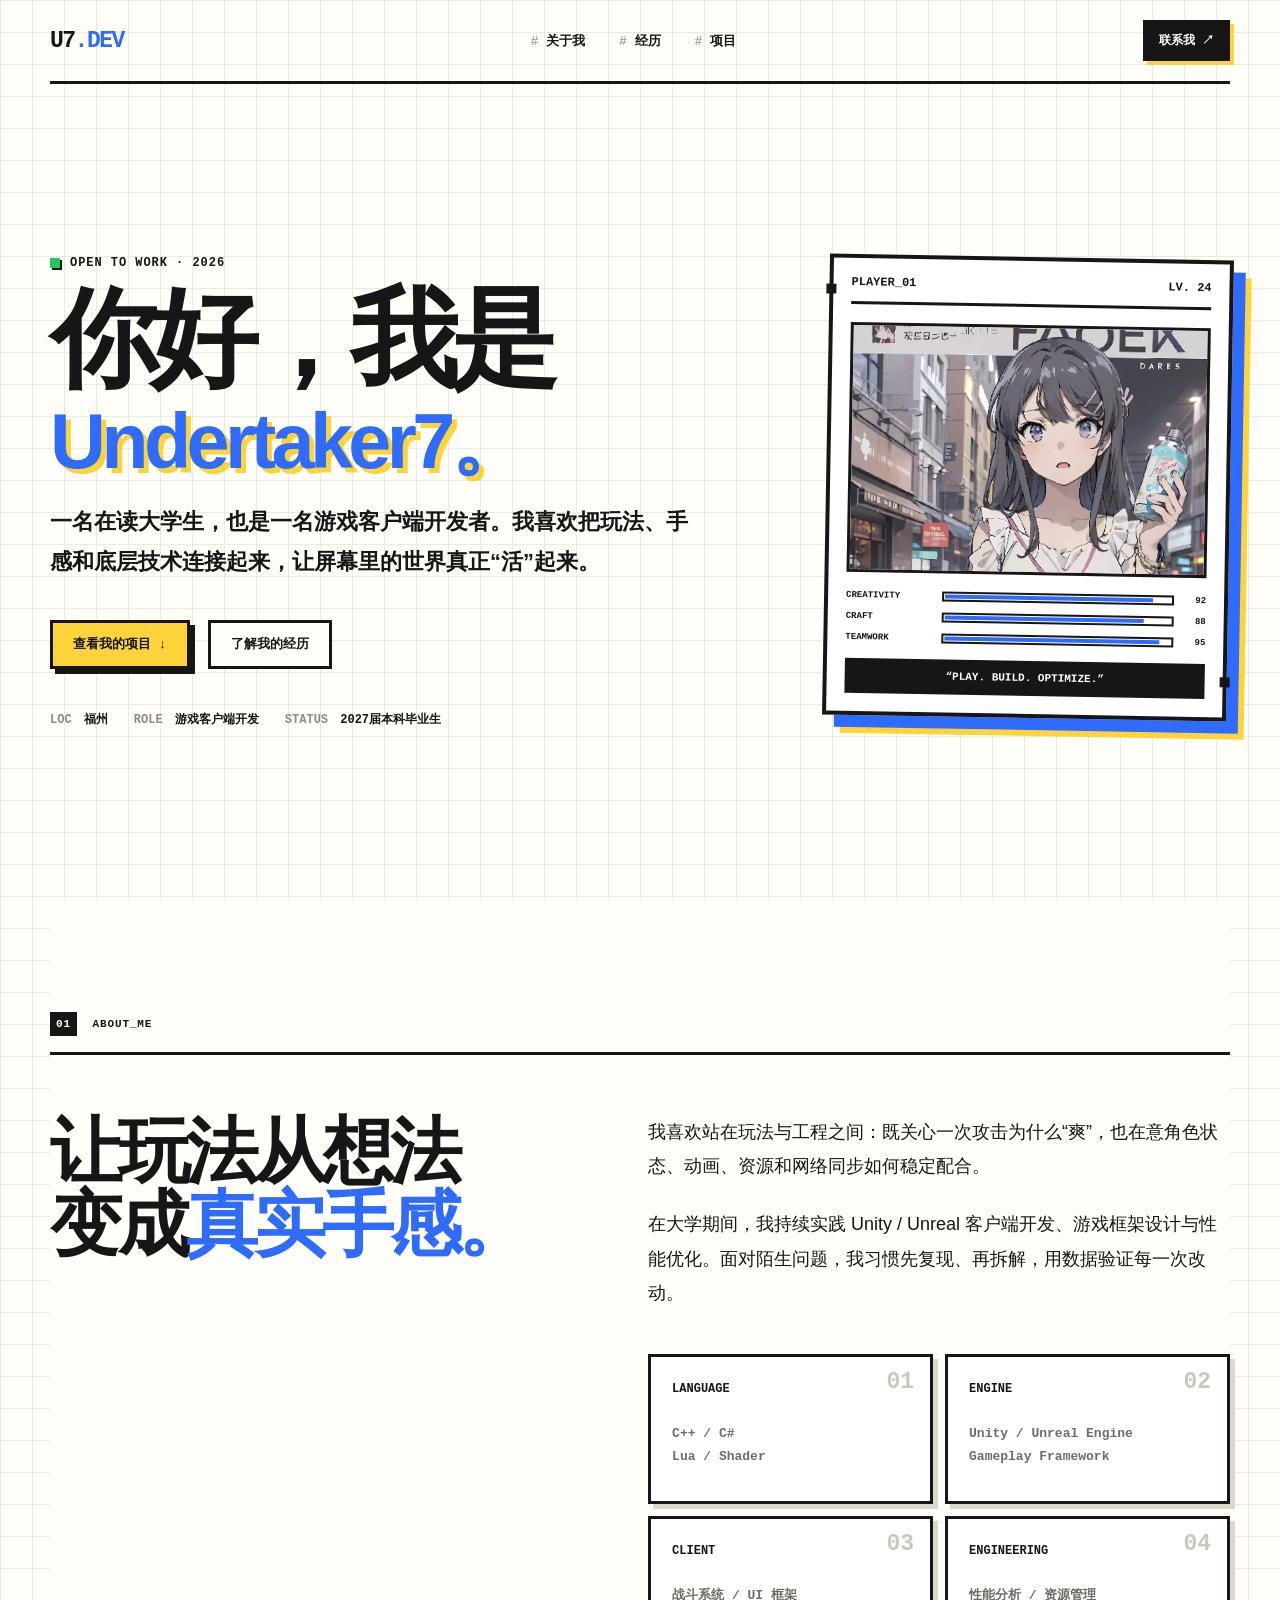
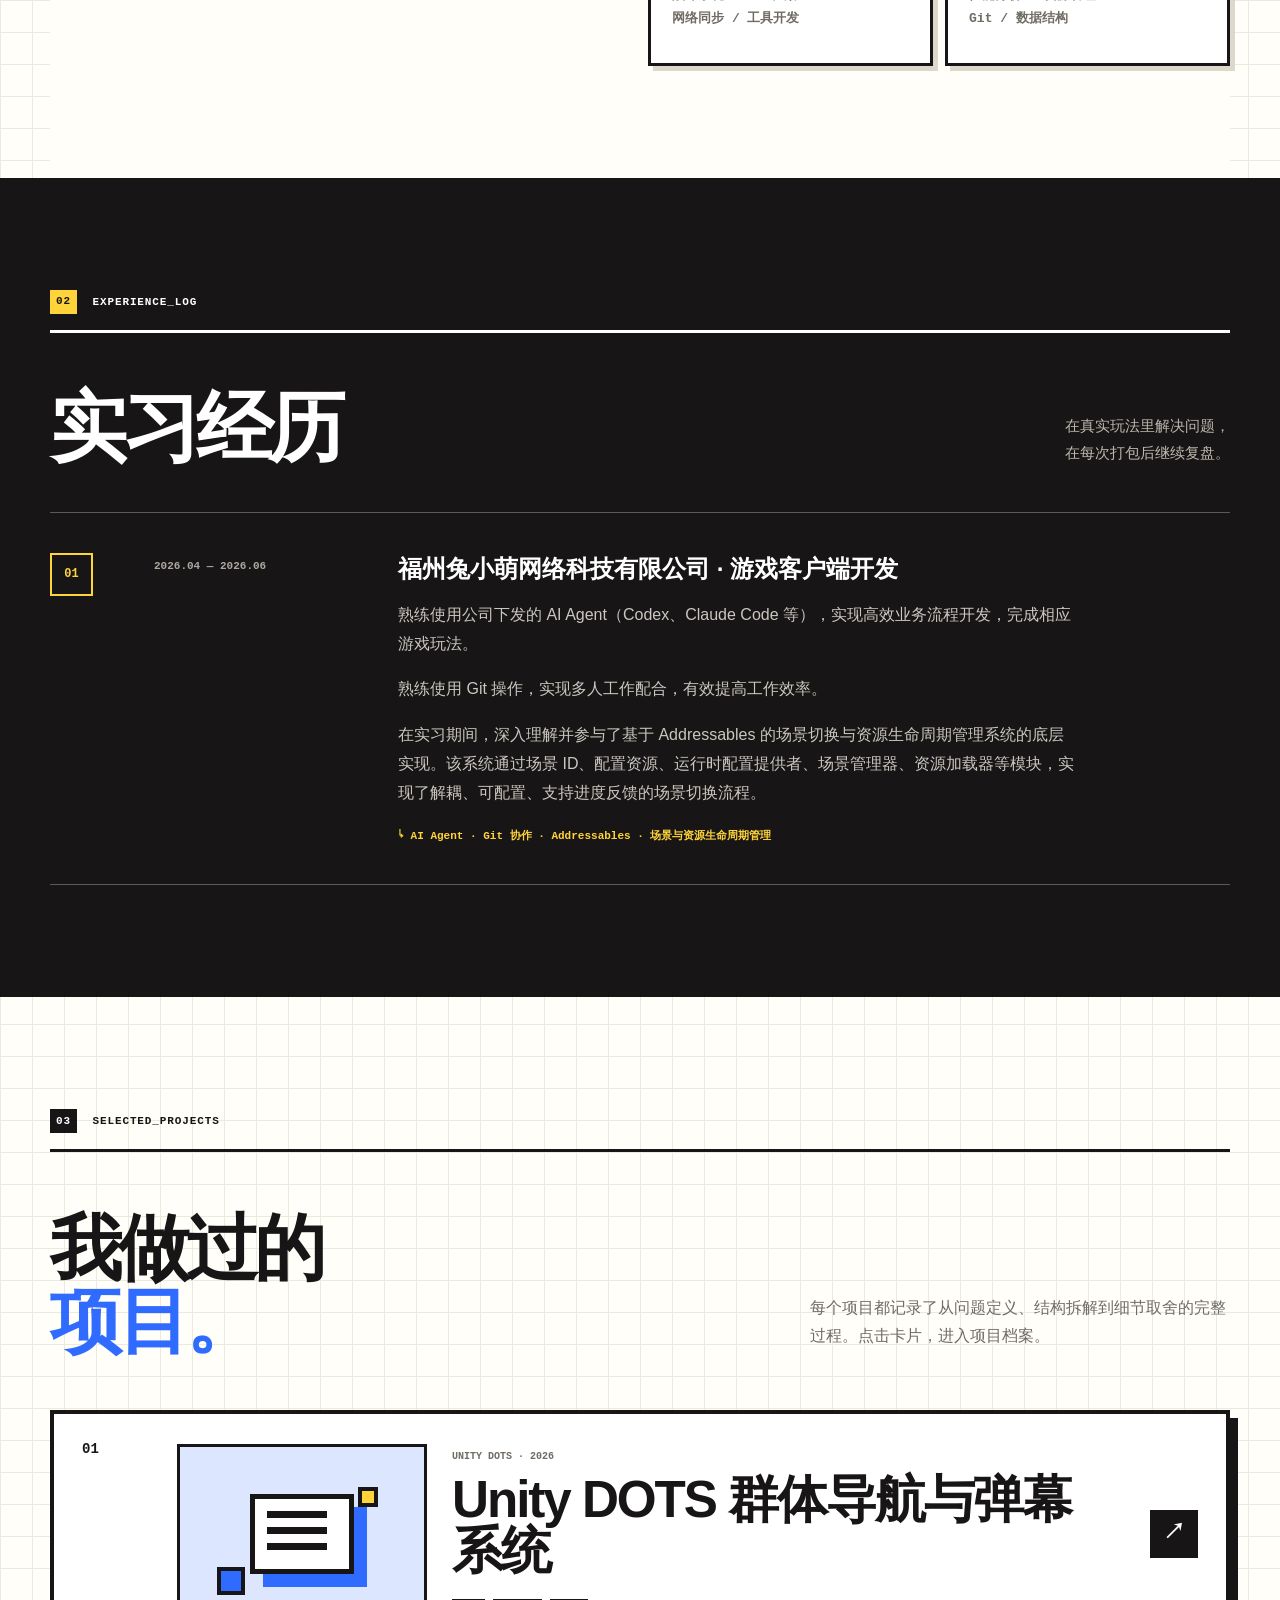
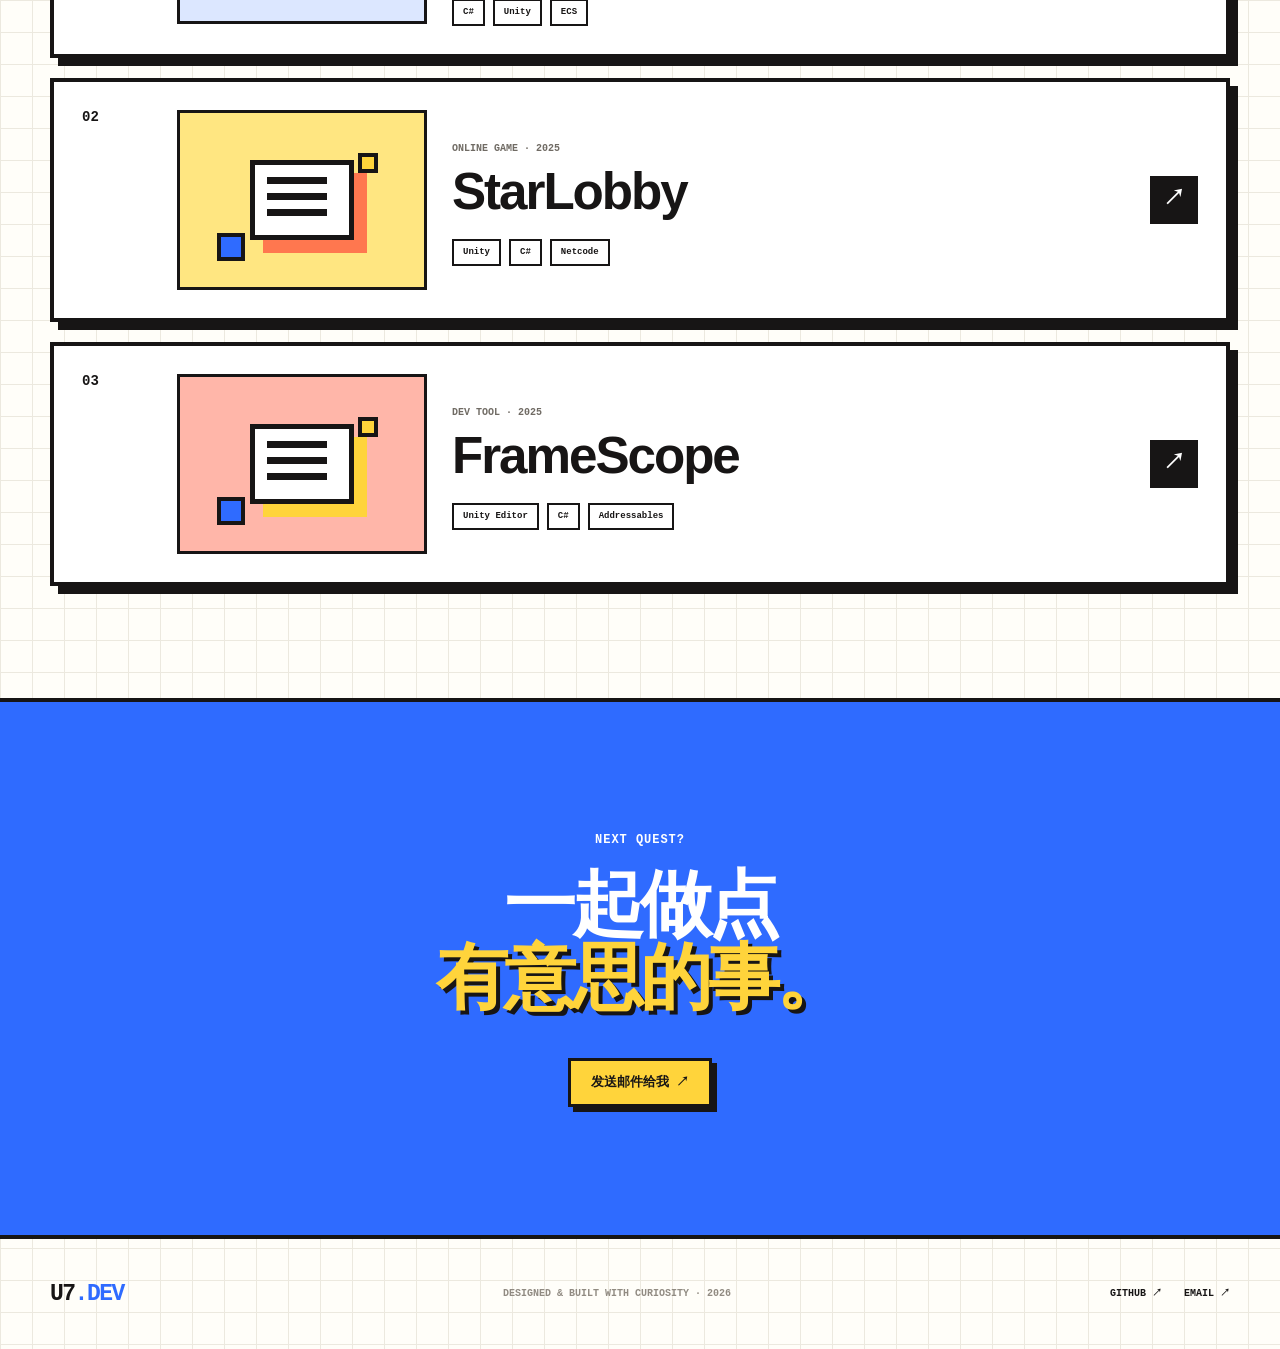
==== commit 45b010c4: "Update DOTS navigation project" ====
--- a/index.html
+++ b/index.html
@@ -73,7 +73,7 @@
       <a class="project-tile color-blue" href="./projects/echo-blade/">
         <div class="project-number">01</div>
         <div class="project-pixel-art" aria-hidden="true"><i></i><b></b><em></em><span></span></div>
-        <div class="project-content"><p>ACTION GAME · 2026</p><h3>EchoBlade</h3><div class="project-tags"><span>C++</span><span>Unreal Engine</span><span>GAS</span></div></div>
+        <div class="project-content"><p>UNITY DOTS · 2026</p><h3>Unity DOTS 群体导航与弹幕系统</h3><div class="project-tags"><span>C#</span><span>Unity</span><span>ECS</span></div></div>
         <div class="project-arrow">↗</div>
       </a>
       <a class="project-tile color-yellow" href="./projects/star-lobby/">
--- a/assets/styles.css
+++ b/assets/styles.css
@@ -166,7 +166,7 @@
 .project-title-row h2 { margin: 0; font-size: clamp(21px, 2.7vw, 36px); }
 .detail-pixel-art { height: 244px; }
 .detail-tags { display: flex; flex-wrap: wrap; gap: 10px; }
-.project-summary, .project-structure, .design-decisions { padding: 110px max(24px, calc((100vw - 1180px) / 2)); }
+.project-summary, .project-knowledge, .project-structure, .design-decisions { padding: 110px max(24px, calc((100vw - 1180px) / 2)); }
 .project-summary { display: grid; grid-template-columns: .65fr 1.35fr; gap: 7vw; color: white; background: var(--ink); }
 .project-summary h2, .detail-section-head h2 { margin: 18px 0 0; font: 900 clamp(45px, 5.8vw, 76px)/1 Arial, sans-serif; letter-spacing: -.055em; }
 .summary-copy .lead { margin: 0 0 52px; color: white; font-size: clamp(22px, 2.5vw, 32px); line-height: 1.65; font-weight: 700; }
@@ -181,6 +181,12 @@
 .project-theme-yellow .metric-strip strong { color: #ce9100; }
 .project-theme-coral .metric-strip strong { color: #e2533c; }
 .metric-strip span { margin-top: 12px; color: var(--muted); font: 800 10px/1 var(--font-mono), monospace; }
+.project-knowledge { background: #f4f0e7; border-bottom: 4px solid var(--ink); }
+.knowledge-grid { display: grid; grid-template-columns: repeat(3, 1fr); gap: 18px; }
+.knowledge-grid article { position: relative; min-height: 250px; padding: 34px; border: 3px solid var(--ink); background: white; box-shadow: 6px 6px 0 #d8d3c9; }
+.knowledge-grid article > span { display: block; margin-bottom: 42px; color: var(--ink); font: 900 11px/1 var(--font-mono), monospace; }
+.knowledge-grid h3 { margin: 0 0 16px; font-size: 23px; }
+.knowledge-grid p { margin: 0; color: var(--muted); line-height: 1.8; }
 .detail-section-head { display: grid; grid-template-columns: 1fr 1fr; align-items: end; margin-bottom: 56px; }
 .detail-section-head .mini-label { grid-column: 1 / -1; margin-bottom: 16px; }
 .detail-section-head p:last-child { max-width: 400px; justify-self: end; margin: 0 0 7px; color: var(--muted); line-height: 1.8; }
@@ -218,9 +224,9 @@
 }
 @media (max-width: 720px) {
   .section { width: min(100% - 30px, 1180px); padding: 84px 0; }
-  .experience-section, .project-summary, .project-structure, .design-decisions { width: 100%; padding: 84px 15px; }
+  .experience-section, .project-summary, .project-knowledge, .project-structure, .design-decisions { width: 100%; padding: 84px 15px; }
   .projects-head, .experience-head { align-items: start; flex-direction: column; gap: 30px; }
-  .skill-grid, .structure-grid, .challenge-grid { grid-template-columns: 1fr; }
+  .skill-grid, .structure-grid, .knowledge-grid, .challenge-grid { grid-template-columns: 1fr; }
   .timeline-item { grid-template-columns: 55px 1fr; }
   .timeline-period { grid-column: 2; }
   .timeline-item > div:last-child { grid-column: 2; }
